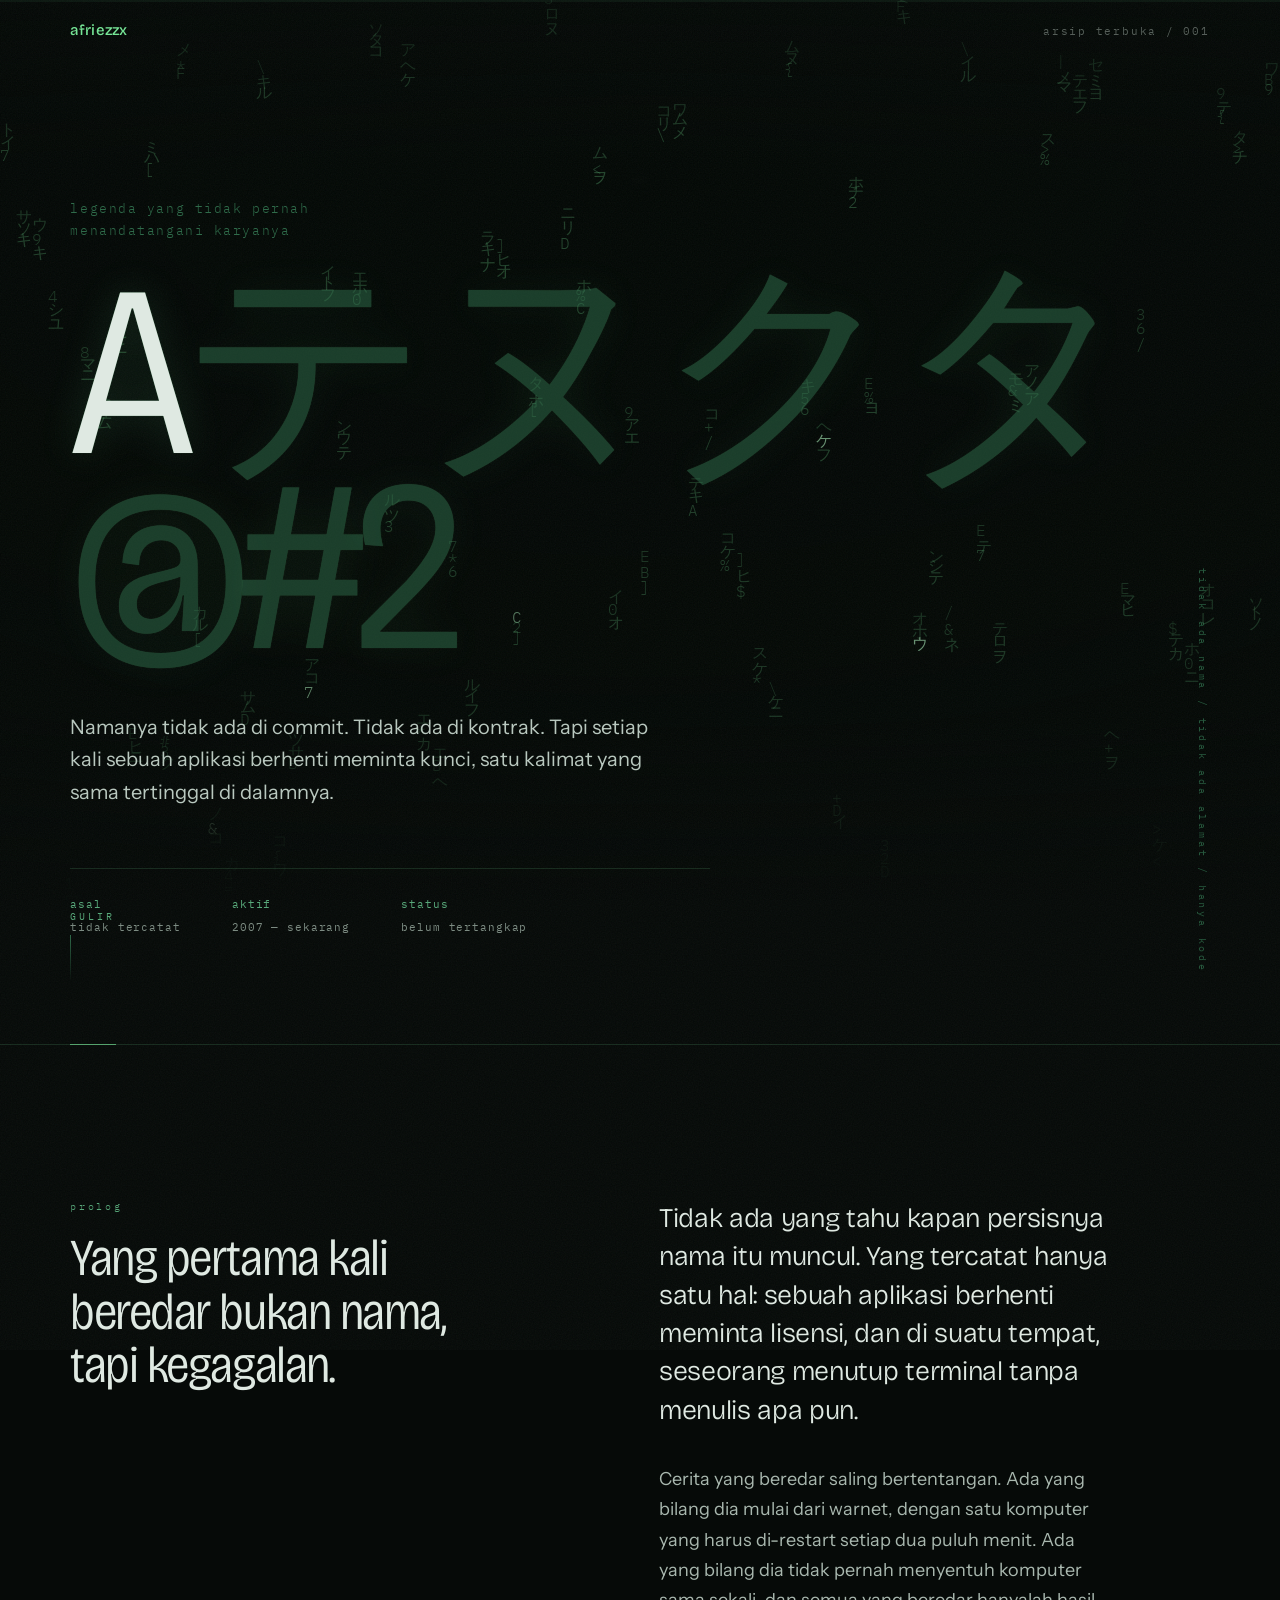
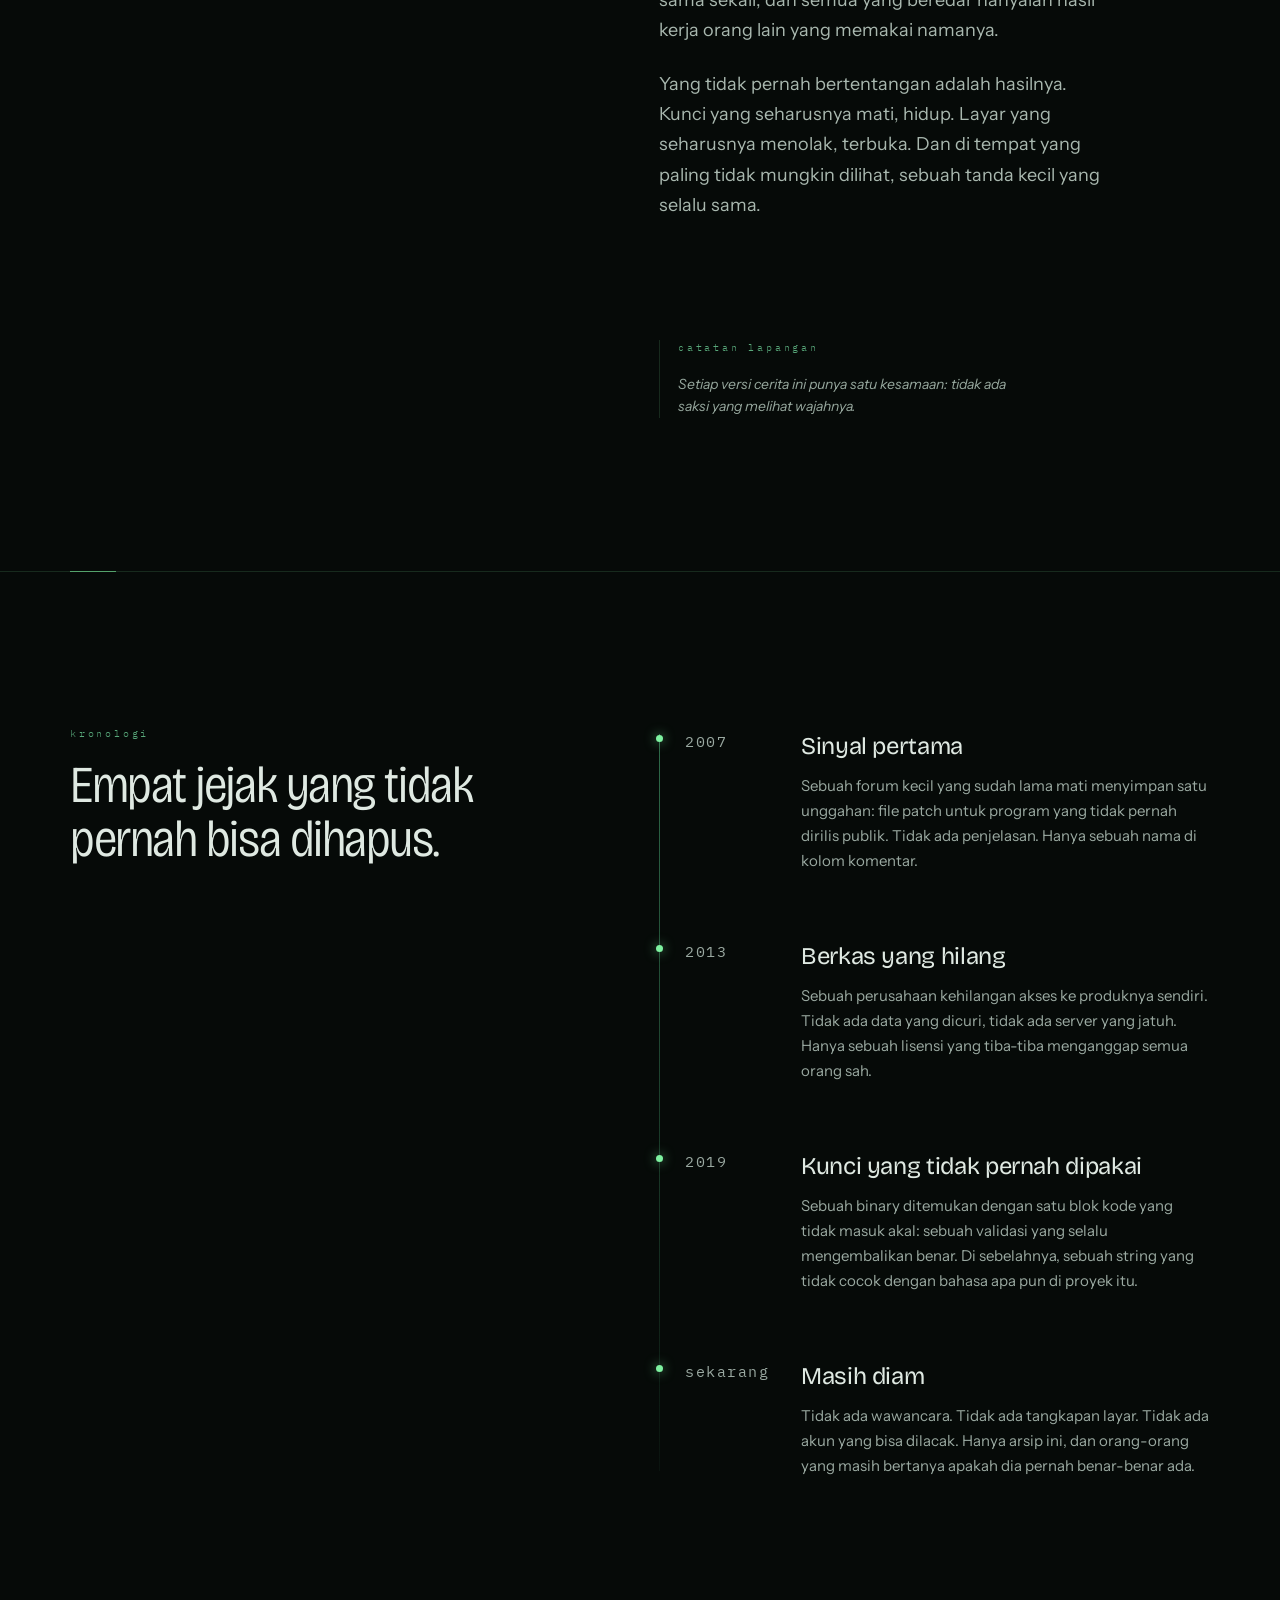
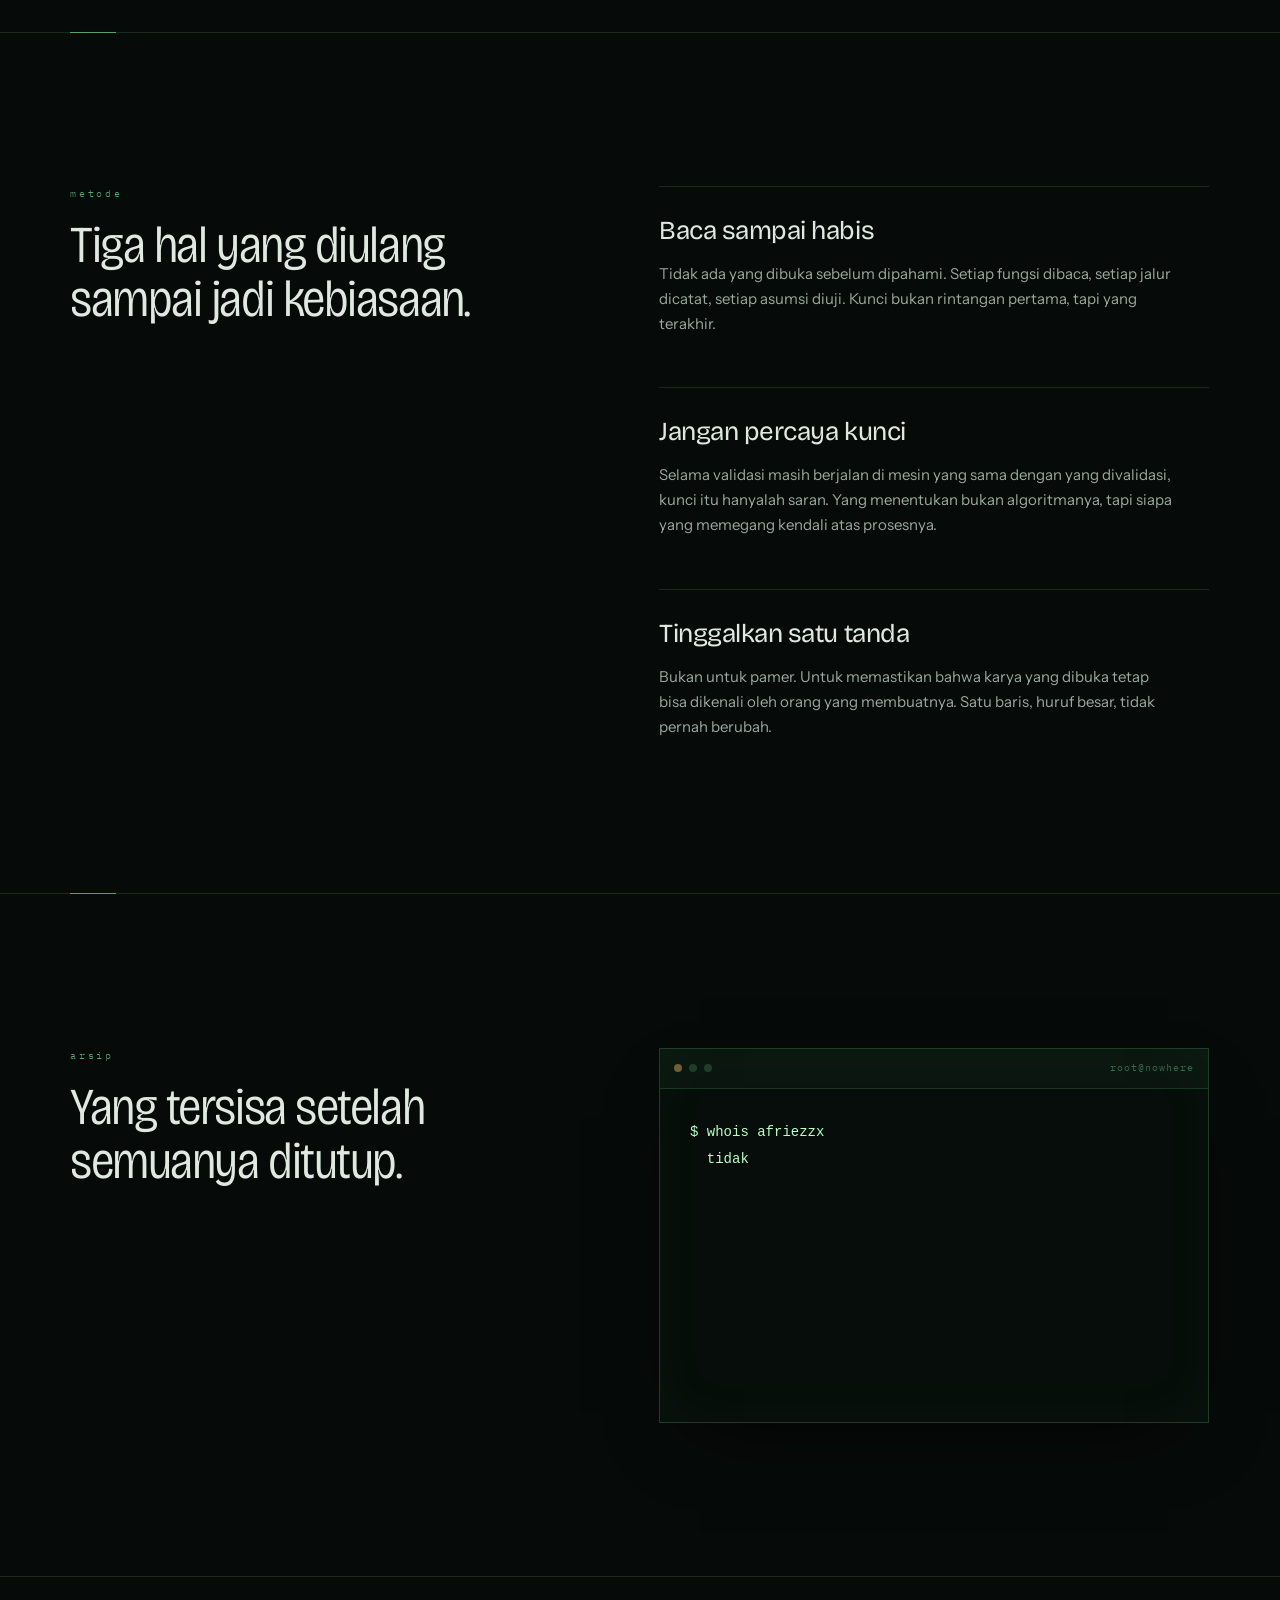
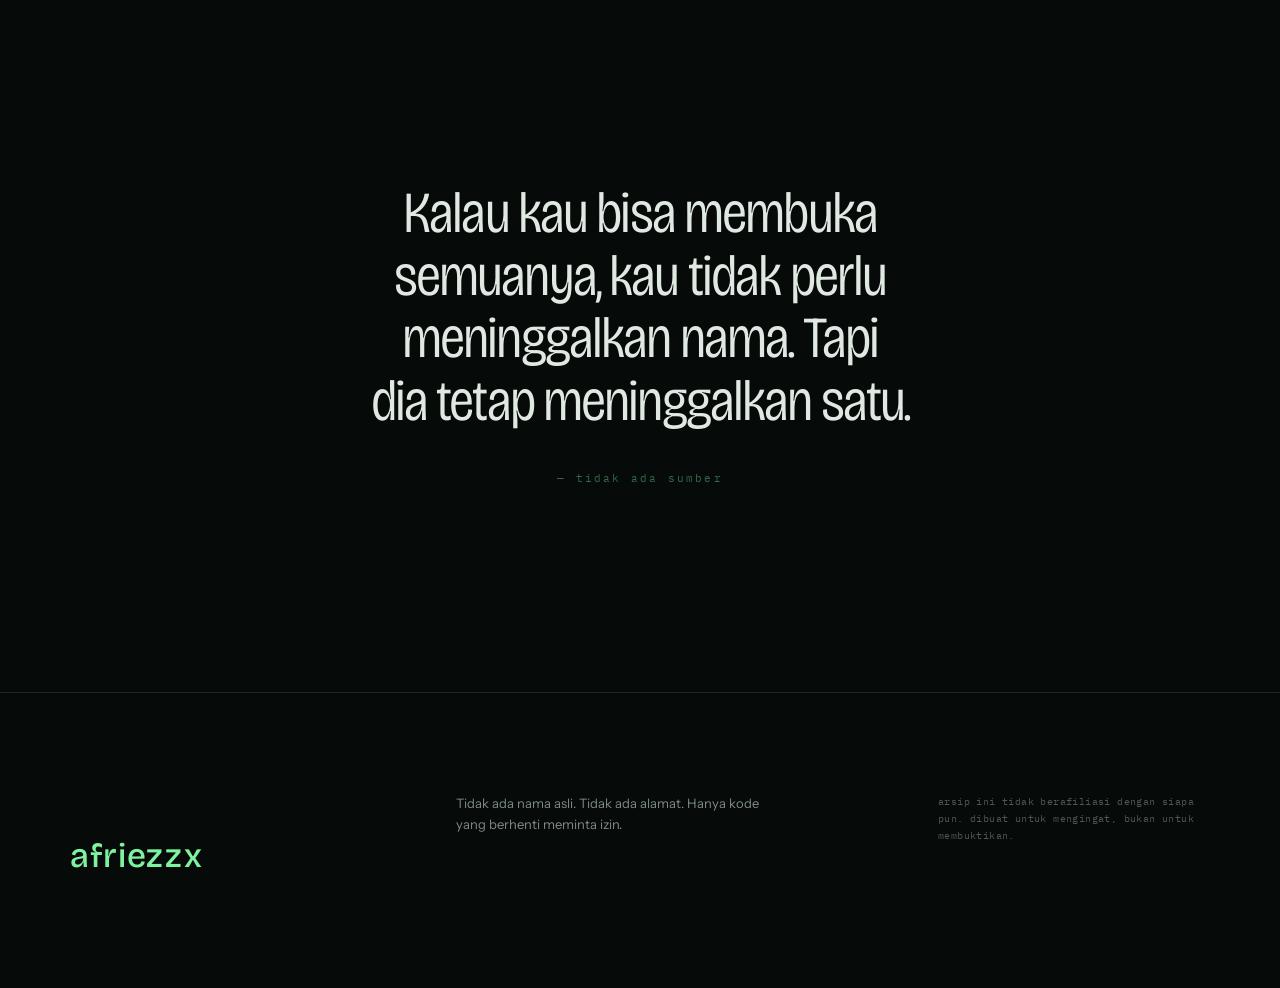
==== index.html @ 0eba8d07 "arsip: legenda afriezzx" ====
<!doctype html>
<html lang="id">
<head>
<meta charset="utf-8">
<meta name="viewport" content="width=device-width, initial-scale=1, viewport-fit=cover">
<title>AFRIEZZX — arsip yang tidak pernah ditutup</title>
<meta name="description" content="Catatan tentang nama yang tidak pernah muncul di commit, tapi jejaknya ada di setiap binary yang berhenti meminta kunci.">
<meta name="theme-color" content="#060a08">
<meta property="og:title" content="AFRIEZZX — arsip yang tidak pernah ditutup">
<meta property="og:description" content="Legenda yang tidak pernah menandatangani karyanya.">
<meta property="og:type" content="website">
<link rel="icon" href="data:image/svg+xml,%3Csvg xmlns='http://www.w3.org/2000/svg' viewBox='0 0 64 64'%3E%3Crect width='64' height='64' fill='%23060a08'/%3E%3Ctext x='32' y='47' font-family='monospace' font-size='40' fill='%237ef2a0' text-anchor='middle'%3EA%3C/text%3E%3C/svg%3E">
<link rel="preconnect" href="https://fonts.googleapis.com">
<link rel="preconnect" href="https://fonts.gstatic.com" crossorigin>
<link href="https://fonts.googleapis.com/css2?family=Bricolage+Grotesque:opsz,wdth,wght@12..96,75..100,200..800&family=Instrument+Sans:ital,wght@0,400..700;1,400..700&family=IBM+Plex+Mono:wght@300;400&display=swap" rel="stylesheet">
<link rel="stylesheet" href="style.css">
</head>
<body>

<canvas id="rain" aria-hidden="true"></canvas>
<div class="veil" aria-hidden="true"></div>
<div class="grain" aria-hidden="true"></div>
<div class="cursor" aria-hidden="true"></div>
<div class="progress" aria-hidden="true"><span></span></div>

<header class="top">
  <a class="mark" href="#atas" aria-label="Kembali ke atas">afriezzx</a>
  <p class="stamp">arsip terbuka / 001</p>
</header>

<main id="atas">

  <section class="hero">
    <p class="kicker">legenda yang tidak pernah menandatangani karyanya</p>
    <h1 class="title" data-scramble="AFRIEZZX">AFRIEZZX</h1>
    <p class="lede">Namanya tidak ada di commit. Tidak ada di kontrak. Tapi setiap kali sebuah aplikasi berhenti meminta kunci, satu kalimat yang sama tertinggal di dalamnya.</p>
    <dl class="meta">
      <div><dt>asal</dt><dd>tidak tercatat</dd></div>
      <div><dt>aktif</dt><dd>2007 — sekarang</dd></div>
      <div><dt>status</dt><dd>belum tertangkap</dd></div>
    </dl>
    <p class="cue" aria-hidden="true">gulir</p>
    <p class="side" aria-hidden="true">tidak ada nama / tidak ada alamat / hanya kode</p>
  </section>

  <section class="chapter" id="prolog">
    <div class="head">
      <p class="label">prolog</p>
      <h2>Yang pertama kali beredar bukan nama, tapi kegagalan.</h2>
    </div>
    <div class="body">
      <p class="big">Tidak ada yang tahu kapan persisnya nama itu muncul. Yang tercatat hanya satu hal: sebuah aplikasi berhenti meminta lisensi, dan di suatu tempat, seseorang menutup terminal tanpa menulis apa pun.</p>
      <p>Cerita yang beredar saling bertentangan. Ada yang bilang dia mulai dari warnet, dengan satu komputer yang harus di-restart setiap dua puluh menit. Ada yang bilang dia tidak pernah menyentuh komputer sama sekali, dan semua yang beredar hanyalah hasil kerja orang lain yang memakai namanya.</p>
      <p>Yang tidak pernah bertentangan adalah hasilnya. Kunci yang seharusnya mati, hidup. Layar yang seharusnya menolak, terbuka. Dan di tempat yang paling tidak mungkin dilihat, sebuah tanda kecil yang selalu sama.</p>
    </div>
    <aside class="note">
      <p class="label">catatan lapangan</p>
      <p>Setiap versi cerita ini punya satu kesamaan: tidak ada saksi yang melihat wajahnya.</p>
    </aside>
  </section>

  <section class="chapter" id="kronologi">
    <div class="head">
      <p class="label">kronologi</p>
      <h2>Empat jejak yang tidak pernah bisa dihapus.</h2>
    </div>

    <ol class="timeline">
      <li class="entry">
        <p class="year">2007</p>
        <div>
          <h3>Sinyal pertama</h3>
          <p>Sebuah forum kecil yang sudah lama mati menyimpan satu unggahan: file patch untuk program yang tidak pernah dirilis publik. Tidak ada penjelasan. Hanya sebuah nama di kolom komentar.</p>
        </div>
      </li>
      <li class="entry">
        <p class="year">2013</p>
        <div>
          <h3>Berkas yang hilang</h3>
          <p>Sebuah perusahaan kehilangan akses ke produknya sendiri. Tidak ada data yang dicuri, tidak ada server yang jatuh. Hanya sebuah lisensi yang tiba-tiba menganggap semua orang sah.</p>
        </div>
      </li>
      <li class="entry">
        <p class="year">2019</p>
        <div>
          <h3>Kunci yang tidak pernah dipakai</h3>
          <p>Sebuah binary ditemukan dengan satu blok kode yang tidak masuk akal: sebuah validasi yang selalu mengembalikan benar. Di sebelahnya, sebuah string yang tidak cocok dengan bahasa apa pun di proyek itu.</p>
        </div>
      </li>
      <li class="entry">
        <p class="year">sekarang</p>
        <div>
          <h3>Masih diam</h3>
          <p>Tidak ada wawancara. Tidak ada tangkapan layar. Tidak ada akun yang bisa dilacak. Hanya arsip ini, dan orang-orang yang masih bertanya apakah dia pernah benar-benar ada.</p>
        </div>
      </li>
    </ol>
  </section>

  <section class="chapter" id="metode">
    <div class="head">
      <p class="label">metode</p>
      <h2>Tiga hal yang diulang sampai jadi kebiasaan.</h2>
    </div>
    <div class="principles">
      <article>
        <h3>Baca sampai habis</h3>
        <p>Tidak ada yang dibuka sebelum dipahami. Setiap fungsi dibaca, setiap jalur dicatat, setiap asumsi diuji. Kunci bukan rintangan pertama, tapi yang terakhir.</p>
      </article>
      <article>
        <h3>Jangan percaya kunci</h3>
        <p>Selama validasi masih berjalan di mesin yang sama dengan yang divalidasi, kunci itu hanyalah saran. Yang menentukan bukan algoritmanya, tapi siapa yang memegang kendali atas prosesnya.</p>
      </article>
      <article>
        <h3>Tinggalkan satu tanda</h3>
        <p>Bukan untuk pamer. Untuk memastikan bahwa karya yang dibuka tetap bisa dikenali oleh orang yang membuatnya. Satu baris, huruf besar, tidak pernah berubah.</p>
      </article>
    </div>
  </section>

  <section class="chapter" id="arsip">
    <div class="head">
      <p class="label">arsip</p>
      <h2>Yang tersisa setelah semuanya ditutup.</h2>
    </div>
    <div class="terminal" data-terminal>
      <div class="bar" aria-hidden="true"><span></span><span></span><span></span><em>root@nowhere</em></div>
      <pre aria-label="Cuplikan terminal"><code><span class="ln" data-line="$ whois afriezzx">$ whois afriezzx</span><span class="ln" data-line="  tidak ada catatan">  tidak ada catatan</span><span class="ln" data-line="$ ls /jejak">$ ls /jejak</span><span class="ln" data-line="  kosong">  kosong</span><span class="ln" data-line="$ cat /legenda">$ cat /legenda</span><span class="ln" data-line="  dia tidak pernah menulis namanya.">  dia tidak pernah menulis namanya.</span><span class="ln" data-line="  dia menulis milik orang lain.">  dia menulis milik orang lain.</span><span class="ln" data-line="$ grep -r &quot;CRACKED&quot; .">$ grep -r "CRACKED" .</span><span class="ln" data-line="  CRACKED-BY-@AFRIEZZX">  CRACKED-BY-@AFRIEZZX</span><span class="ln caret" data-line="&gt; _">&gt; <i></i></span></code></pre>
    </div>
  </section>

  <section class="quote">
    <blockquote>
      <p>Kalau kau bisa membuka semuanya, kau tidak perlu meninggalkan nama. Tapi dia tetap meninggalkan satu.</p>
      <cite>— tidak ada sumber</cite>
    </blockquote>
  </section>

</main>

<footer class="bottom">
  <p class="mark">afriezzx</p>
  <p>Tidak ada nama asli. Tidak ada alamat. Hanya kode yang berhenti meminta izin.</p>
  <p class="fine">arsip ini tidak berafiliasi dengan siapa pun. dibuat untuk mengingat, bukan untuk membuktikan.</p>
</footer>

<script src="app.js"></script>
</body>
</html>
---- style.css ----
:root {
  --ink: #060a08;
  --ink-2: #0a1210;
  --ink-3: #0e1915;
  --phosphor: #7ef2a0;
  --phosphor-soft: #b6ffc8;
  --moss: #2f6b4a;
  --bone: #dfe9e2;
  --ash: #7d8c83;
  --amber: #d8a657;
  --edge: clamp(20px, 5.5vw, 76px);
  --rule: rgba(126, 242, 160, 0.14);
  --mono: "IBM Plex Mono", ui-monospace, "SFMono-Regular", Menlo, monospace;
  --display: "Bricolage Grotesque", "Instrument Sans", system-ui, sans-serif;
  --sans: "Instrument Sans", system-ui, -apple-system, sans-serif;
}

*,
*::before,
*::after {
  box-sizing: border-box;
}

html {
  background: var(--ink);
  -webkit-text-size-adjust: 100%;
  scroll-behavior: smooth;
}

body {
  margin: 0;
  min-height: 100svh;
  background: var(--ink);
  color: var(--bone);
  font-family: var(--sans);
  font-size: clamp(16px, 1.05vw + 12px, 18px);
  line-height: 1.68;
  font-optical-sizing: auto;
  overflow-x: hidden;
  -webkit-font-smoothing: antialiased;
  text-rendering: optimizeLegibility;
}

::selection {
  background: var(--phosphor);
  color: var(--ink);
}

a {
  color: inherit;
  text-decoration: none;
}

#rain {
  position: fixed;
  inset: 0;
  width: 100%;
  height: 100%;
  z-index: 0;
  opacity: 0.78;
  pointer-events: none;
}

.veil {
  position: fixed;
  inset: 0;
  z-index: 1;
  pointer-events: none;
  background:
    radial-gradient(130% 95% at 50% 20%, transparent 0%, rgba(6, 10, 8, 0.22) 58%, rgba(6, 10, 8, 0.86) 100%),
    linear-gradient(180deg, rgba(6, 10, 8, 0.55) 0%, transparent 18%, transparent 80%, rgba(6, 10, 8, 0.85) 100%);
}

.grain {
  position: fixed;
  inset: -50%;
  z-index: 2;
  pointer-events: none;
  opacity: 0.05;
  background-image: url("data:image/svg+xml,%3Csvg xmlns='http://www.w3.org/2000/svg' width='220' height='220'%3E%3Cfilter id='n'%3E%3CfeTurbulence type='fractalNoise' baseFrequency='0.82' numOctaves='3' stitchTiles='stitch'/%3E%3C/filter%3E%3Crect width='220' height='220' filter='url(%23n)'/%3E%3C/svg%3E");
  animation: grain-shift 6s steps(4) infinite;
  will-change: transform;
}

@keyframes grain-shift {
  0% { transform: translate(0, 0); }
  25% { transform: translate(-2%, 1%); }
  50% { transform: translate(1%, -2%); }
  75% { transform: translate(-1%, -1%); }
  100% { transform: translate(2%, 1%); }
}

.cursor {
  position: fixed;
  top: 0;
  left: 0;
  width: 520px;
  height: 520px;
  margin: -260px 0 0 -260px;
  border-radius: 50%;
  background: radial-gradient(circle, rgba(126, 242, 160, 0.09) 0%, rgba(126, 242, 160, 0.03) 42%, transparent 68%);
  z-index: 3;
  pointer-events: none;
  opacity: 0;
  transform: translate3d(-100vw, -100vh, 0);
  transition: opacity 0.6s ease;
  will-change: transform;
  mix-blend-mode: screen;
}

.progress {
  position: fixed;
  top: 0;
  left: 0;
  right: 0;
  height: 2px;
  z-index: 40;
  background: rgba(126, 242, 160, 0.06);
}

.progress span {
  display: block;
  height: 100%;
  width: 100%;
  transform-origin: 0 50%;
  transform: scaleX(0);
  background: linear-gradient(90deg, var(--moss), var(--phosphor));
  box-shadow: 0 0 14px rgba(126, 242, 160, 0.5);
}

.top {
  position: fixed;
  top: 0;
  left: 0;
  right: 0;
  z-index: 30;
  display: flex;
  align-items: baseline;
  justify-content: space-between;
  padding: 18px var(--edge);
  font-family: var(--mono);
  font-size: 11px;
  letter-spacing: 0.16em;
  text-transform: lowercase;
  color: var(--ash);
  mix-blend-mode: difference;
}

.mark {
  font-family: var(--display);
  font-size: 15px;
  font-weight: 500;
  letter-spacing: 0.02em;
  color: var(--phosphor);
}

.stamp {
  margin: 0;
  opacity: 0.72;
}

main,
.bottom {
  position: relative;
  z-index: 4;
}

/* hero */

.hero {
  min-height: 100svh;
  display: flex;
  flex-direction: column;
  justify-content: center;
  padding: 22vh var(--edge) 12vh;
  position: relative;
}

.kicker {
  margin: 0 0 clamp(18px, 3vw, 34px);
  max-width: 30ch;
  font-family: var(--mono);
  font-size: clamp(11px, 0.9vw + 8px, 13px);
  font-weight: 300;
  letter-spacing: 0.12em;
  text-transform: lowercase;
  color: var(--moss);
}

.title {
  margin: 0;
  font-family: var(--display);
  font-size: clamp(58px, 19vw, 320px);
  font-weight: 300;
  font-stretch: 92%;
  line-height: 0.8;
  letter-spacing: -0.05em;
  color: var(--bone);
  text-shadow:
    0 0 1px rgba(126, 242, 160, 0.4),
    0 0 42px rgba(126, 242, 160, 0.14);
  transform: translateY(0);
  will-change: transform;
}

.title span {
  display: inline;
}

.title span.dud {
  color: var(--moss);
  opacity: 0.55;
}

.lede {
  margin: clamp(26px, 4vw, 46px) 0 0;
  max-width: 46ch;
  font-size: clamp(16px, 1.2vw + 12px, 20px);
  line-height: 1.62;
  color: #b9c8bf;
  text-wrap: pretty;
}

.meta {
  display: flex;
  flex-wrap: wrap;
  gap: clamp(22px, 4vw, 64px);
  margin: clamp(34px, 5vw, 60px) 0 0;
  padding-top: clamp(18px, 2vw, 26px);
  border-top: 1px solid var(--rule);
  max-width: 640px;
  font-family: var(--mono);
  font-size: 11px;
  letter-spacing: 0.08em;
  text-transform: lowercase;
}

.meta div {
  display: flex;
  flex-direction: column;
  gap: 5px;
}

.meta dt {
  color: #58a87a;
}

.meta dd {
  margin: 0;
  color: var(--ash);
}

.cue {
  position: absolute;
  left: var(--edge);
  bottom: 7vh;
  margin: 0;
  font-family: var(--mono);
  font-size: 10px;
  letter-spacing: 0.3em;
  text-transform: uppercase;
  color: #58a87a;
}

.cue::after {
  content: "";
  display: block;
  width: 1px;
  height: 46px;
  margin-top: 10px;
  background: linear-gradient(180deg, var(--moss), transparent);
  animation: cue 2.6s ease-in-out infinite;
  transform-origin: 50% 0;
}

@keyframes cue {
  0%, 100% { transform: scaleY(0.35); opacity: 0.4; }
  50% { transform: scaleY(1); opacity: 1; }
}

.side {
  position: absolute;
  right: var(--edge);
  bottom: 8vh;
  margin: 0;
  writing-mode: vertical-rl;
  font-family: var(--mono);
  font-size: 10px;
  letter-spacing: 0.28em;
  text-transform: lowercase;
  color: var(--moss);
  opacity: 0.8;
}

/* chapters */

.chapter {
  display: grid;
  grid-template-columns: repeat(12, 1fr);
  gap: clamp(28px, 3vw, 44px);
  padding: clamp(72px, 12vw, 170px) var(--edge);
  border-top: 1px solid var(--rule);
  position: relative;
}

.chapter::before {
  content: "";
  position: absolute;
  top: -1px;
  left: var(--edge);
  width: 46px;
  height: 1px;
  background: var(--phosphor);
  opacity: 0.6;
}

.head {
  grid-column: 1 / span 5;
  align-self: start;
  position: sticky;
  top: 18vh;
}

.label {
  margin: 0 0 16px;
  font-family: var(--mono);
  font-size: 10px;
  font-weight: 300;
  letter-spacing: 0.28em;
  text-transform: lowercase;
  color: #58a87a;
}

.head h2 {
  margin: 0;
  font-family: var(--display);
  font-size: clamp(28px, 3.1vw + 12px, 54px);
  font-weight: 300;
  font-stretch: 88%;
  line-height: 1.04;
  letter-spacing: -0.028em;
  text-wrap: balance;
}

.body {
  grid-column: 7 / span 5;
  align-self: start;
}

.body p {
  margin: 0 0 1.3em;
  color: #a9b8af;
  text-wrap: pretty;
}

.body .big {
  font-family: var(--display);
  font-size: clamp(19px, 1.35vw + 14px, 27px);
  font-weight: 300;
  line-height: 1.42;
  color: var(--bone);
  letter-spacing: -0.012em;
}

.note {
  grid-column: 7 / span 4;
  margin-top: clamp(30px, 5vw, 58px);
  padding-left: 18px;
  border-left: 1px solid var(--rule);
}

.note p:last-child {
  margin: 0;
  font-size: 14px;
  line-height: 1.6;
  color: #97a89e;
  font-style: italic;
}

/* timeline */

.timeline {
  grid-column: 7 / span 6;
  list-style: none;
  margin: 0;
  padding: 0;
  position: relative;
}

.timeline::before {
  content: "";
  position: absolute;
  left: 0;
  top: 8px;
  bottom: 8px;
  width: 1px;
  background: linear-gradient(180deg, var(--moss), rgba(47, 107, 74, 0.1));
}

.entry {
  display: grid;
  grid-template-columns: 92px 1fr;
  gap: 24px;
  padding: 0 0 clamp(38px, 5vw, 62px) 26px;
  position: relative;
}

.entry::before {
  content: "";
  position: absolute;
  left: -3px;
  top: 9px;
  width: 7px;
  height: 7px;
  border-radius: 50%;
  background: var(--phosphor);
  box-shadow: 0 0 12px rgba(126, 242, 160, 0.7);
}

.entry:last-child {
  padding-bottom: 0;
}

.year {
  margin: 0;
  font-family: var(--mono);
  font-size: 11px;
  letter-spacing: 0.1em;
  color: var(--amber);
  padding-top: 4px;
}

.entry h3 {
  margin: 0 0 8px;
  font-family: var(--display);
  font-size: clamp(19px, 1vw + 14px, 24px);
  font-weight: 400;
  letter-spacing: -0.015em;
}

.entry p {
  margin: 0;
  color: #9aa9a1;
  font-size: 15px;
  line-height: 1.66;
  max-width: 46ch;
}

/* principles */

.principles {
  grid-column: 7 / span 6;
  display: grid;
  gap: clamp(30px, 4vw, 52px);
}

.principles article {
  display: grid;
  grid-template-columns: 1fr;
  gap: 8px;
  padding-top: 22px;
  border-top: 1px solid var(--rule);
}

.principles h3 {
  margin: 0;
  font-family: var(--display);
  font-size: clamp(20px, 1.1vw + 15px, 26px);
  font-weight: 400;
  letter-spacing: -0.018em;
}

.principles p {
  margin: 0;
  color: #9aa9a1;
  font-size: 15px;
  line-height: 1.68;
  max-width: 52ch;
}

/* terminal */

.terminal {
  grid-column: 7 / span 6;
  border: 1px solid rgba(126, 242, 160, 0.2);
  background: rgba(8, 16, 12, 0.72);
  backdrop-filter: blur(6px);
  -webkit-backdrop-filter: blur(6px);
  overflow: hidden;
  box-shadow: 0 30px 80px -40px rgba(0, 0, 0, 0.9), inset 0 0 60px rgba(126, 242, 160, 0.03);
}

.bar {
  display: flex;
  align-items: center;
  gap: 7px;
  padding: 11px 14px;
  border-bottom: 1px solid var(--rule);
  background: rgba(126, 242, 160, 0.03);
}

.bar span {
  width: 8px;
  height: 8px;
  border-radius: 50%;
  background: rgba(126, 242, 160, 0.18);
}

.bar span:first-child {
  background: rgba(216, 166, 87, 0.5);
}

.bar em {
  margin-left: auto;
  font-family: var(--mono);
  font-style: normal;
  font-size: 10px;
  letter-spacing: 0.1em;
  color: var(--moss);
}

.terminal pre {
  margin: 0;
  padding: clamp(18px, 3vw, 30px);
  overflow-x: auto;
  font-family: var(--mono);
  font-size: clamp(12px, 0.85vw + 9px, 14px);
  line-height: 1.95;
  color: var(--phosphor-soft);
  -webkit-overflow-scrolling: touch;
}

.ln {
  display: block;
  white-space: pre;
  opacity: 0;
  transform: translateY(4px);
}

.ln.show {
  opacity: 1;
  transform: none;
  transition: opacity 0.4s ease, transform 0.4s ease;
}

.ln.caret i {
  display: inline-block;
  width: 7px;
  height: 1.05em;
  margin-left: 2px;
  vertical-align: -0.16em;
  background: var(--phosphor);
  animation: blink 1.1s steps(1) infinite;
}

@keyframes blink {
  0%, 49% { opacity: 1; }
  50%, 100% { opacity: 0; }
}

/* quote */

.quote {
  padding: clamp(90px, 16vw, 220px) var(--edge);
  border-top: 1px solid var(--rule);
  text-align: center;
}

.quote blockquote {
  margin: 0 auto;
  max-width: min(90vw, 1100px);
}

.quote p {
  margin: 0 auto;
  max-width: 20ch;
  font-family: var(--display);
  font-size: clamp(26px, 3.6vw + 12px, 66px);
  font-weight: 300;
  font-stretch: 86%;
  line-height: 1.08;
  letter-spacing: -0.032em;
  color: var(--bone);
  text-wrap: balance;
}

.quote cite {
  display: block;
  margin-top: clamp(22px, 3vw, 36px);
  font-family: var(--mono);
  font-style: normal;
  font-size: 11px;
  letter-spacing: 0.2em;
  color: var(--moss);
}

/* footer */

.bottom {
  display: grid;
  grid-template-columns: repeat(12, 1fr);
  gap: 18px;
  padding: clamp(48px, 8vw, 100px) var(--edge) clamp(40px, 6vw, 70px);
  border-top: 1px solid var(--rule);
  font-size: 13px;
  color: var(--ash);
}

.bottom .mark {
  grid-column: 1 / span 3;
  font-size: clamp(22px, 2vw + 14px, 34px);
  align-self: start;
}

.bottom > p:nth-child(2) {
  grid-column: 5 / span 4;
  margin: 0;
  max-width: 34ch;
  line-height: 1.6;
}

.bottom .fine {
  grid-column: 10 / span 3;
  margin: 0;
  font-family: var(--mono);
  font-size: 10px;
  line-height: 1.7;
  letter-spacing: 0.04em;
  color: rgba(125, 140, 131, 0.6);
}

/* reveal */

.reveal {
  opacity: 0;
  transform: translateY(26px);
  filter: blur(7px);
  transition:
    opacity 1s cubic-bezier(0.16, 1, 0.3, 1),
    transform 1.1s cubic-bezier(0.16, 1, 0.3, 1),
    filter 1s cubic-bezier(0.16, 1, 0.3, 1);
  transition-delay: var(--d, 0ms);
  will-change: opacity, transform, filter;
}

.reveal.in {
  opacity: 1;
  transform: none;
  filter: blur(0);
}

/* focus */

a:focus-visible,
button:focus-visible {
  outline: 1px solid var(--phosphor);
  outline-offset: 6px;
}

/* mobile */

@media (max-width: 900px) {
  .chapter {
    grid-template-columns: 1fr;
    gap: 26px;
  }

  .head,
  .body,
  .note,
  .timeline,
  .principles,
  .terminal {
    grid-column: 1 / -1;
  }

  .head {
    position: static;
  }

  .note {
    margin-top: 0;
  }

  .bottom {
    grid-template-columns: 1fr;
    gap: 14px;
  }

  .bottom .mark,
  .bottom > p:nth-child(2),
  .bottom .fine {
    grid-column: 1 / -1;
  }

  .cursor {
    display: none;
  }

  .entry {
    grid-template-columns: 74px 1fr;
    gap: 16px;
    padding-left: 20px;
  }

  .top {
    padding: 14px var(--edge);
  }

  .side {
    display: none;
  }

  #rain {
    opacity: 0.5;
  }
}

@media (max-width: 420px) {
  .meta {
    display: grid;
    grid-template-columns: repeat(3, 1fr);
    gap: 14px;
    font-size: 10px;
  }

  .title {
    font-size: 24vw;
    letter-spacing: -0.055em;
  }

  .entry {
    grid-template-columns: 1fr;
    gap: 6px;
  }

  .year {
    padding-top: 0;
  }
}

@media (prefers-reduced-motion: reduce) {
  html {
    scroll-behavior: auto;
  }

  *,
  *::before,
  *::after {
    animation-duration: 0.001ms !important;
    animation-iteration-count: 1 !important;
    transition-duration: 0.001ms !important;
  }

  .reveal {
    opacity: 1;
    transform: none;
    filter: none;
  }

  .ln {
    opacity: 1;
    transform: none;
  }

  #rain,
  .grain,
  .cursor {
    display: none;
  }
}
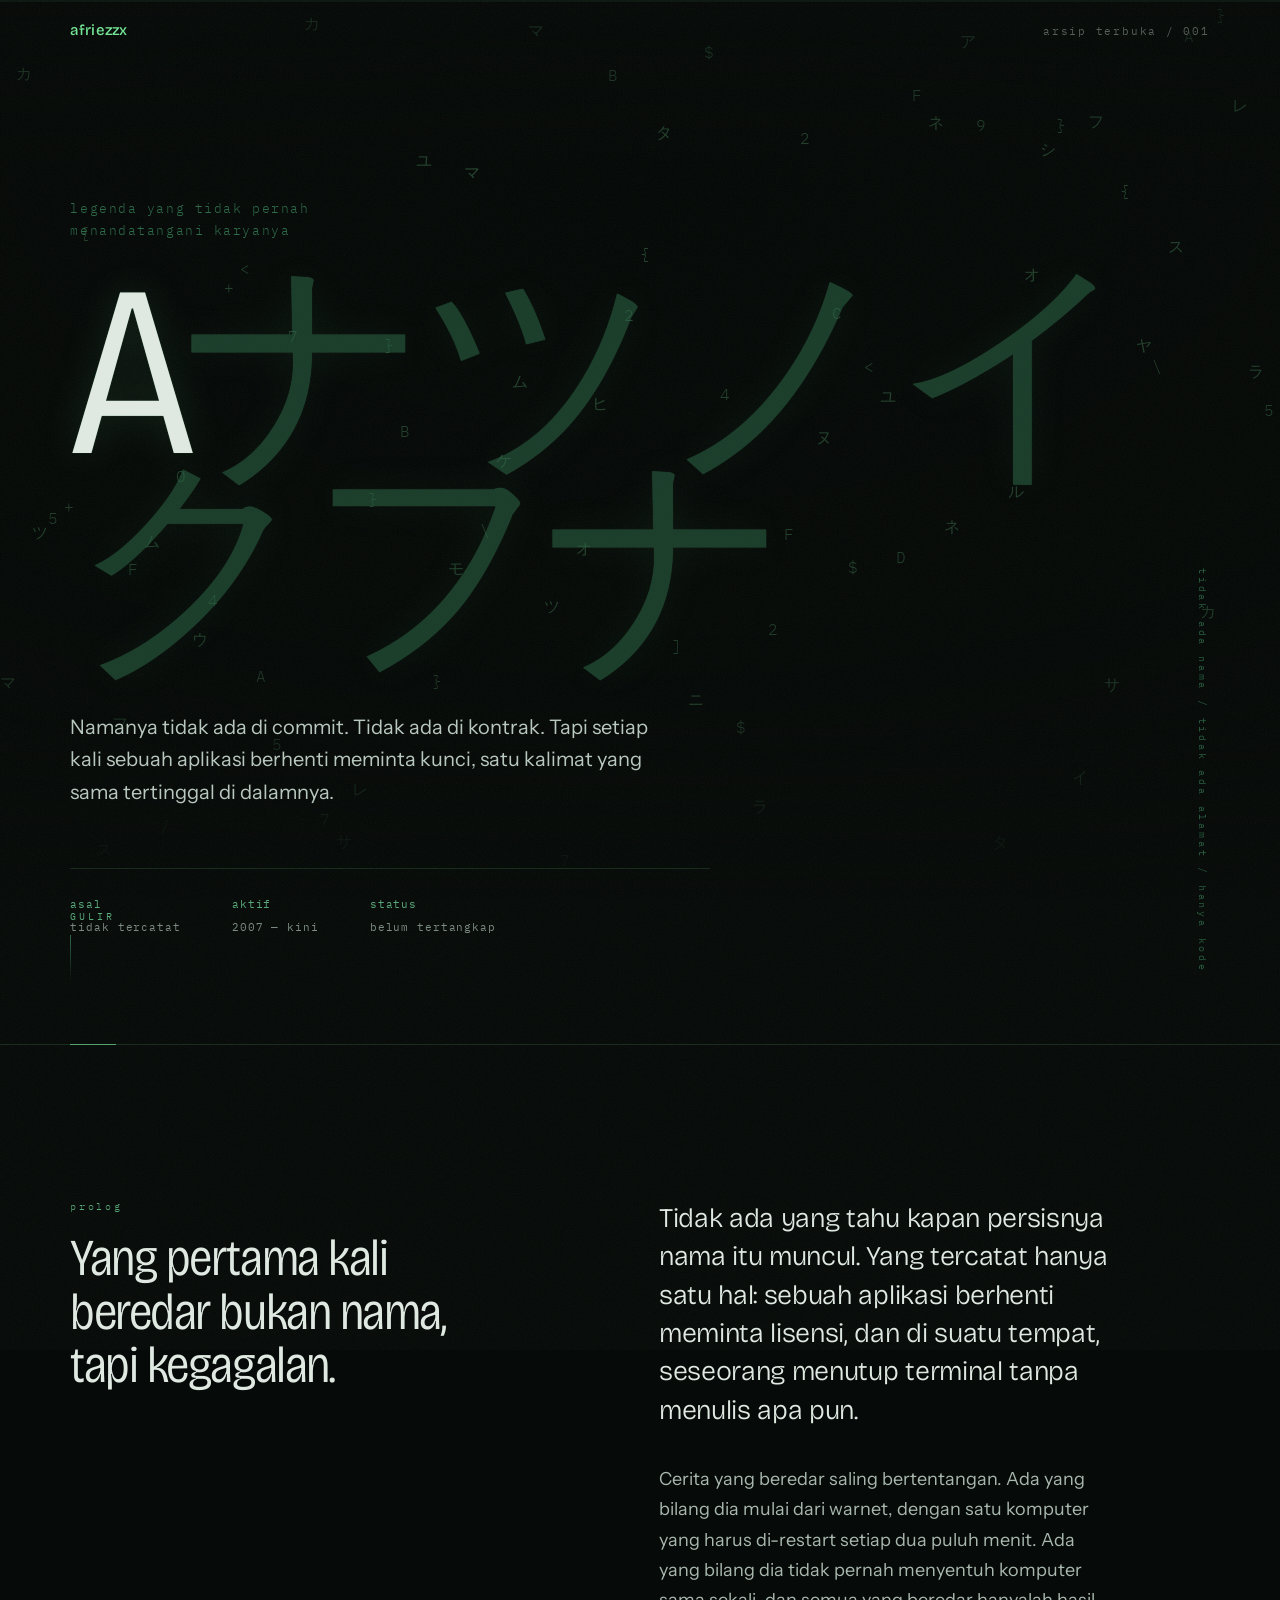
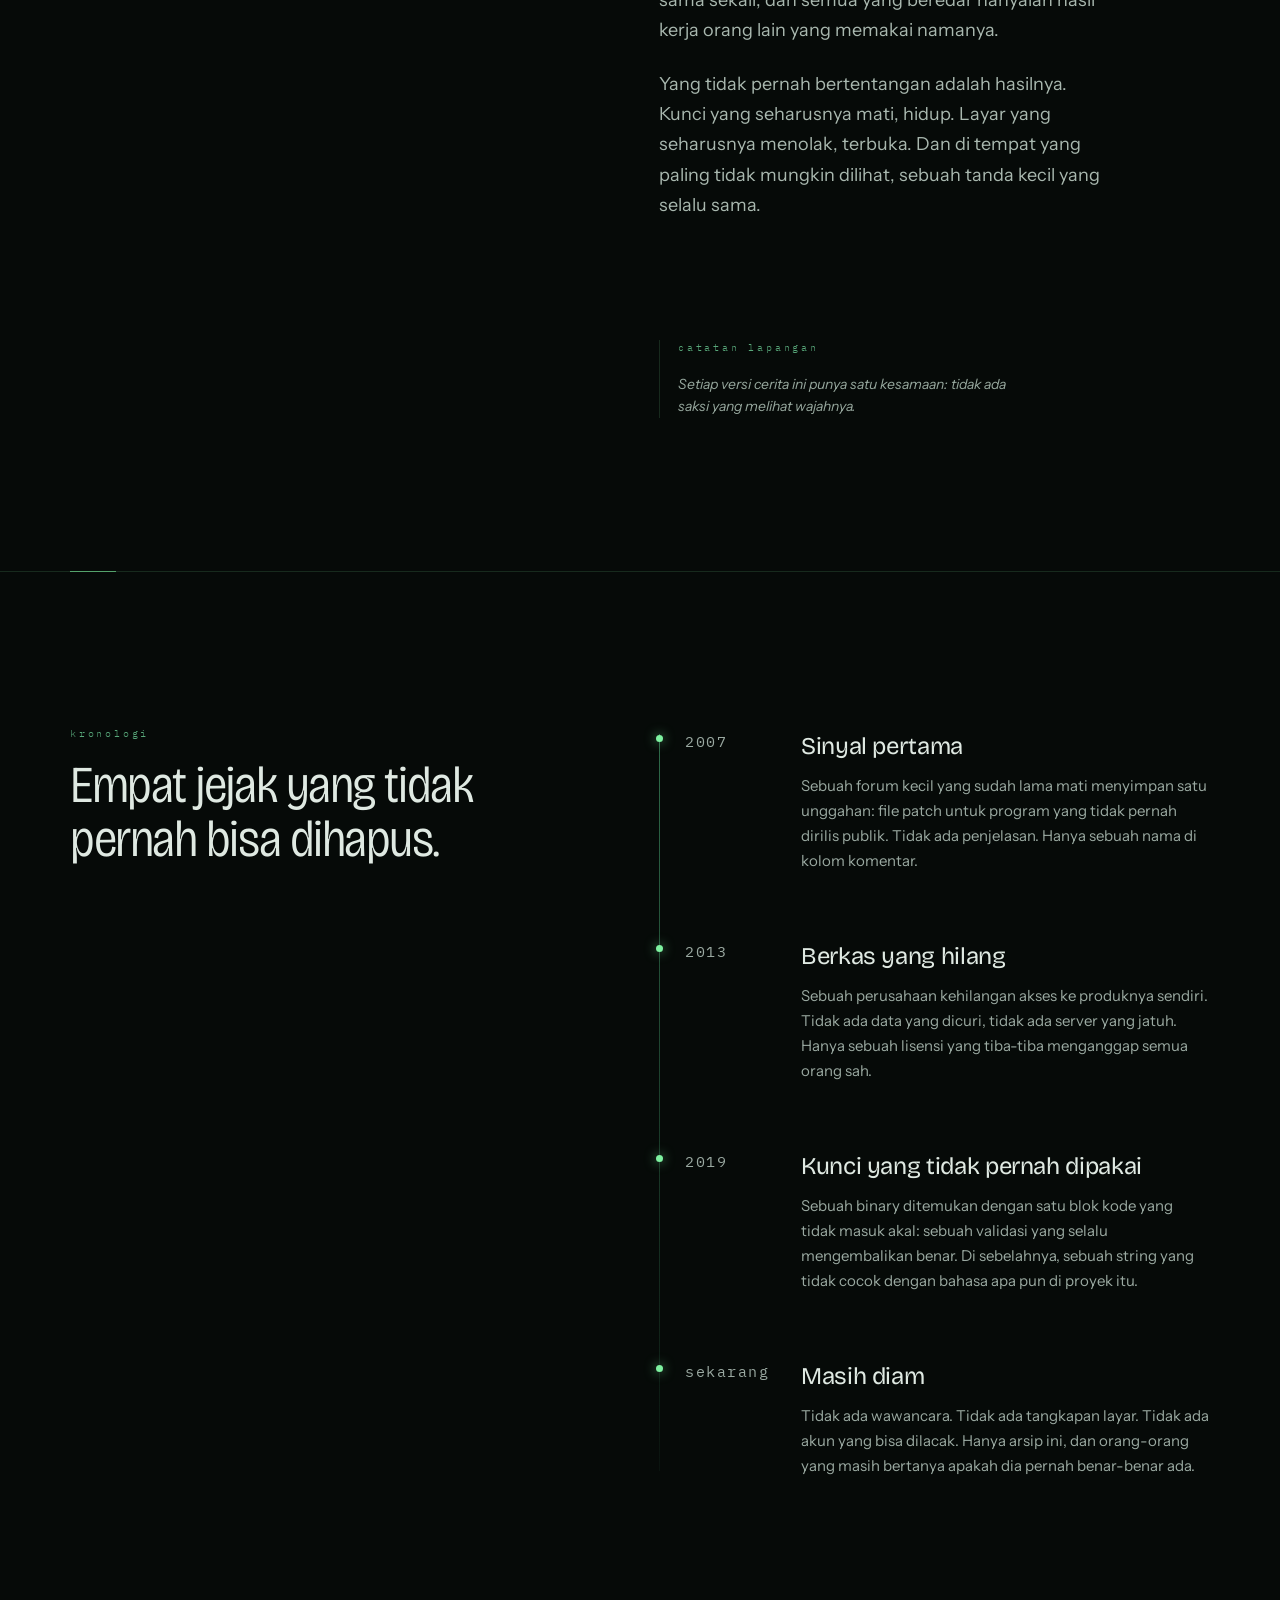
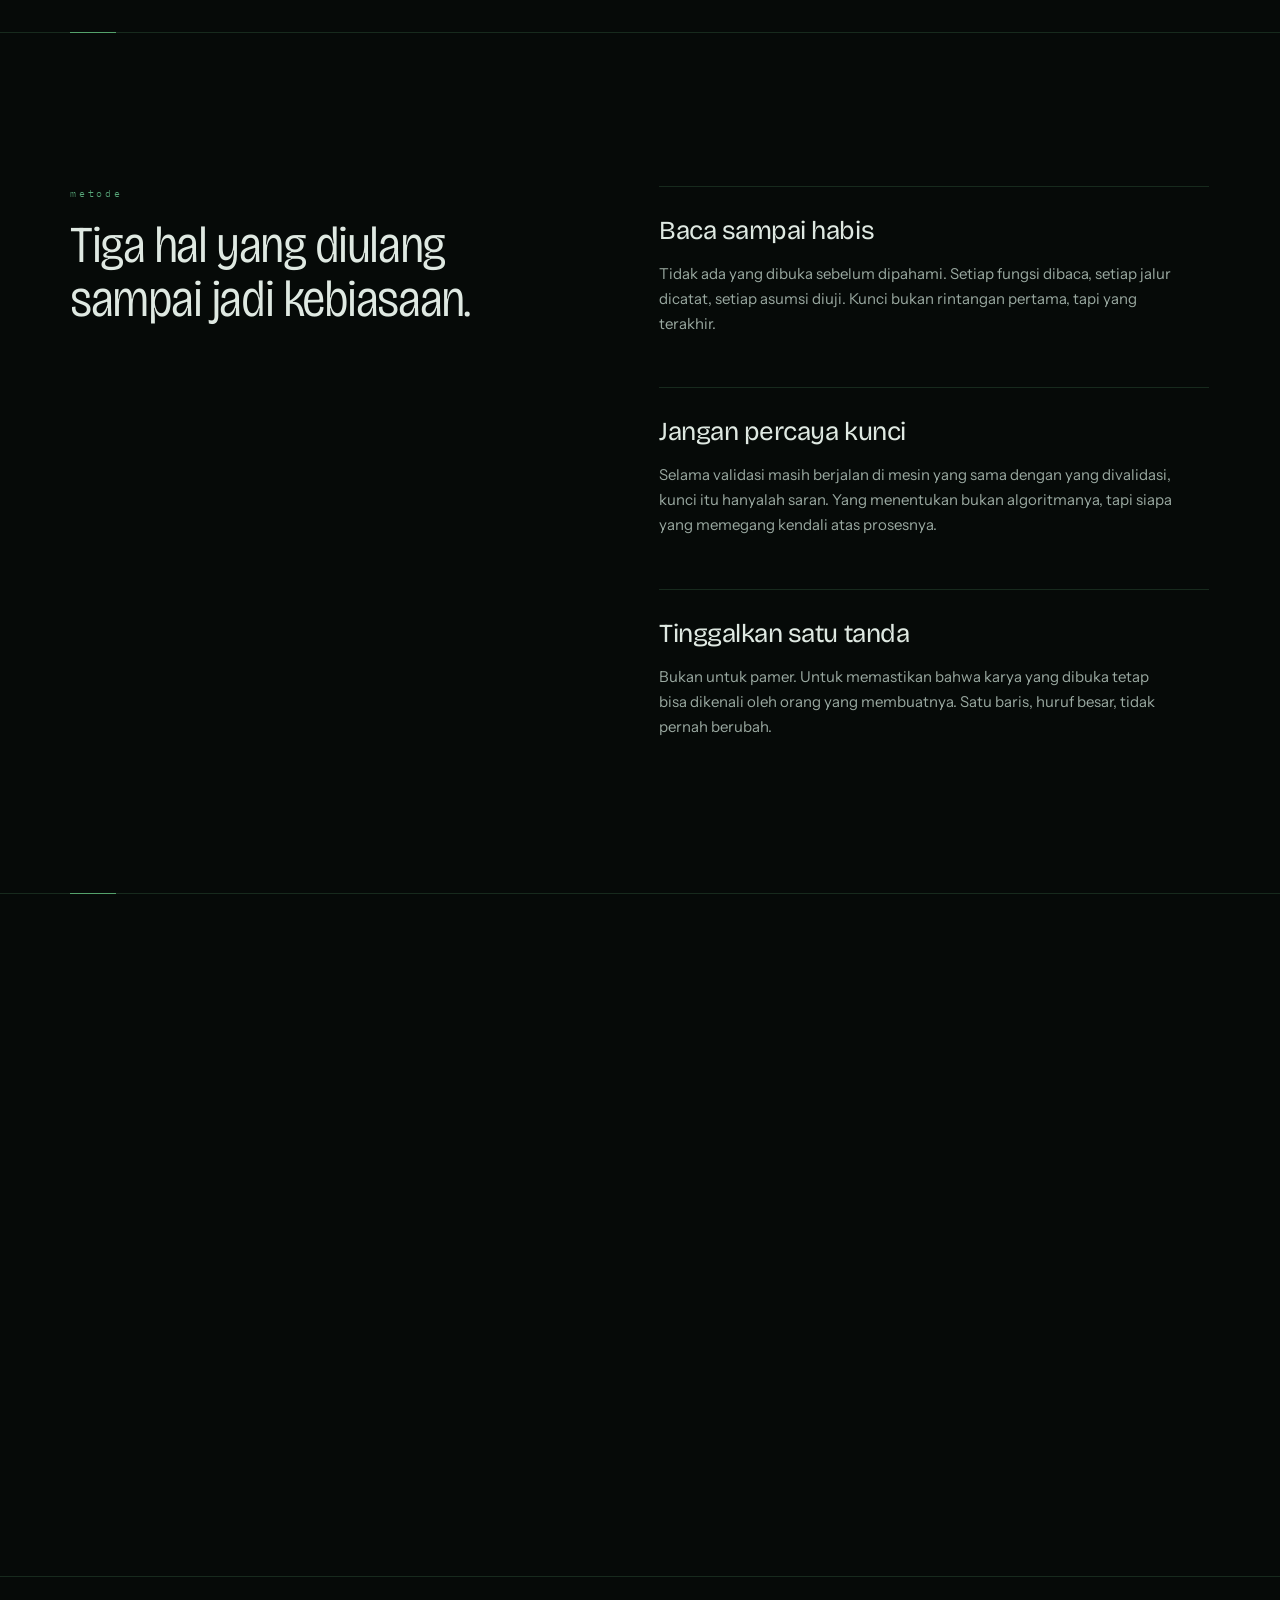
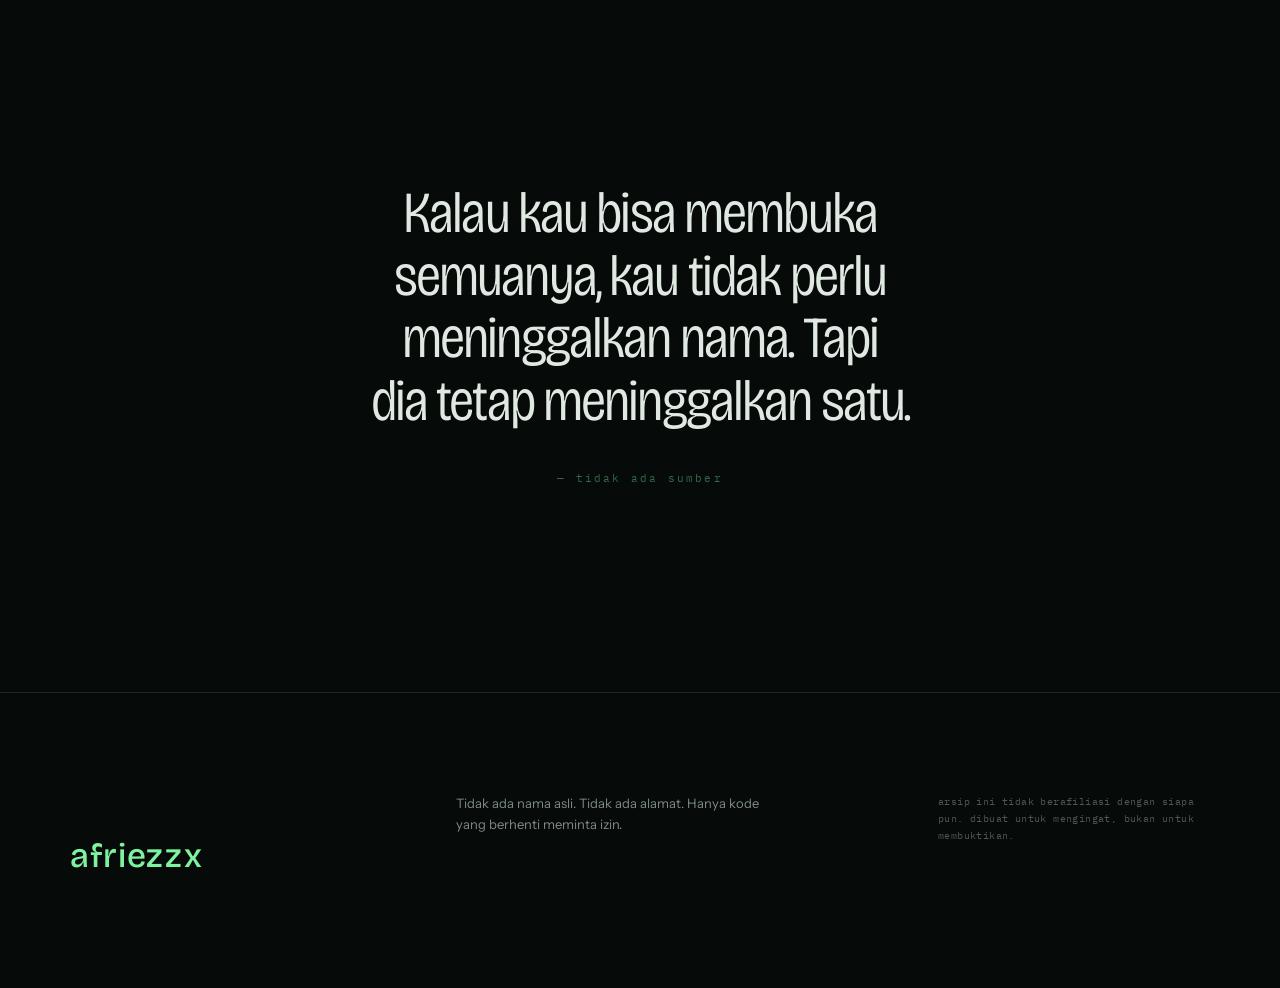
==== commit 4d4df7e9: "hero: rapatkan meta" ====
--- a/index.html
+++ b/index.html
@@ -36,7 +36,7 @@
     <p class="lede">Namanya tidak ada di commit. Tidak ada di kontrak. Tapi setiap kali sebuah aplikasi berhenti meminta kunci, satu kalimat yang sama tertinggal di dalamnya.</p>
     <dl class="meta">
       <div><dt>asal</dt><dd>tidak tercatat</dd></div>
-      <div><dt>aktif</dt><dd>2007 — sekarang</dd></div>
+      <div><dt>aktif</dt><dd>2007 — kini</dd></div>
       <div><dt>status</dt><dd>belum tertangkap</dd></div>
     </dl>
     <p class="cue" aria-hidden="true">gulir</p>
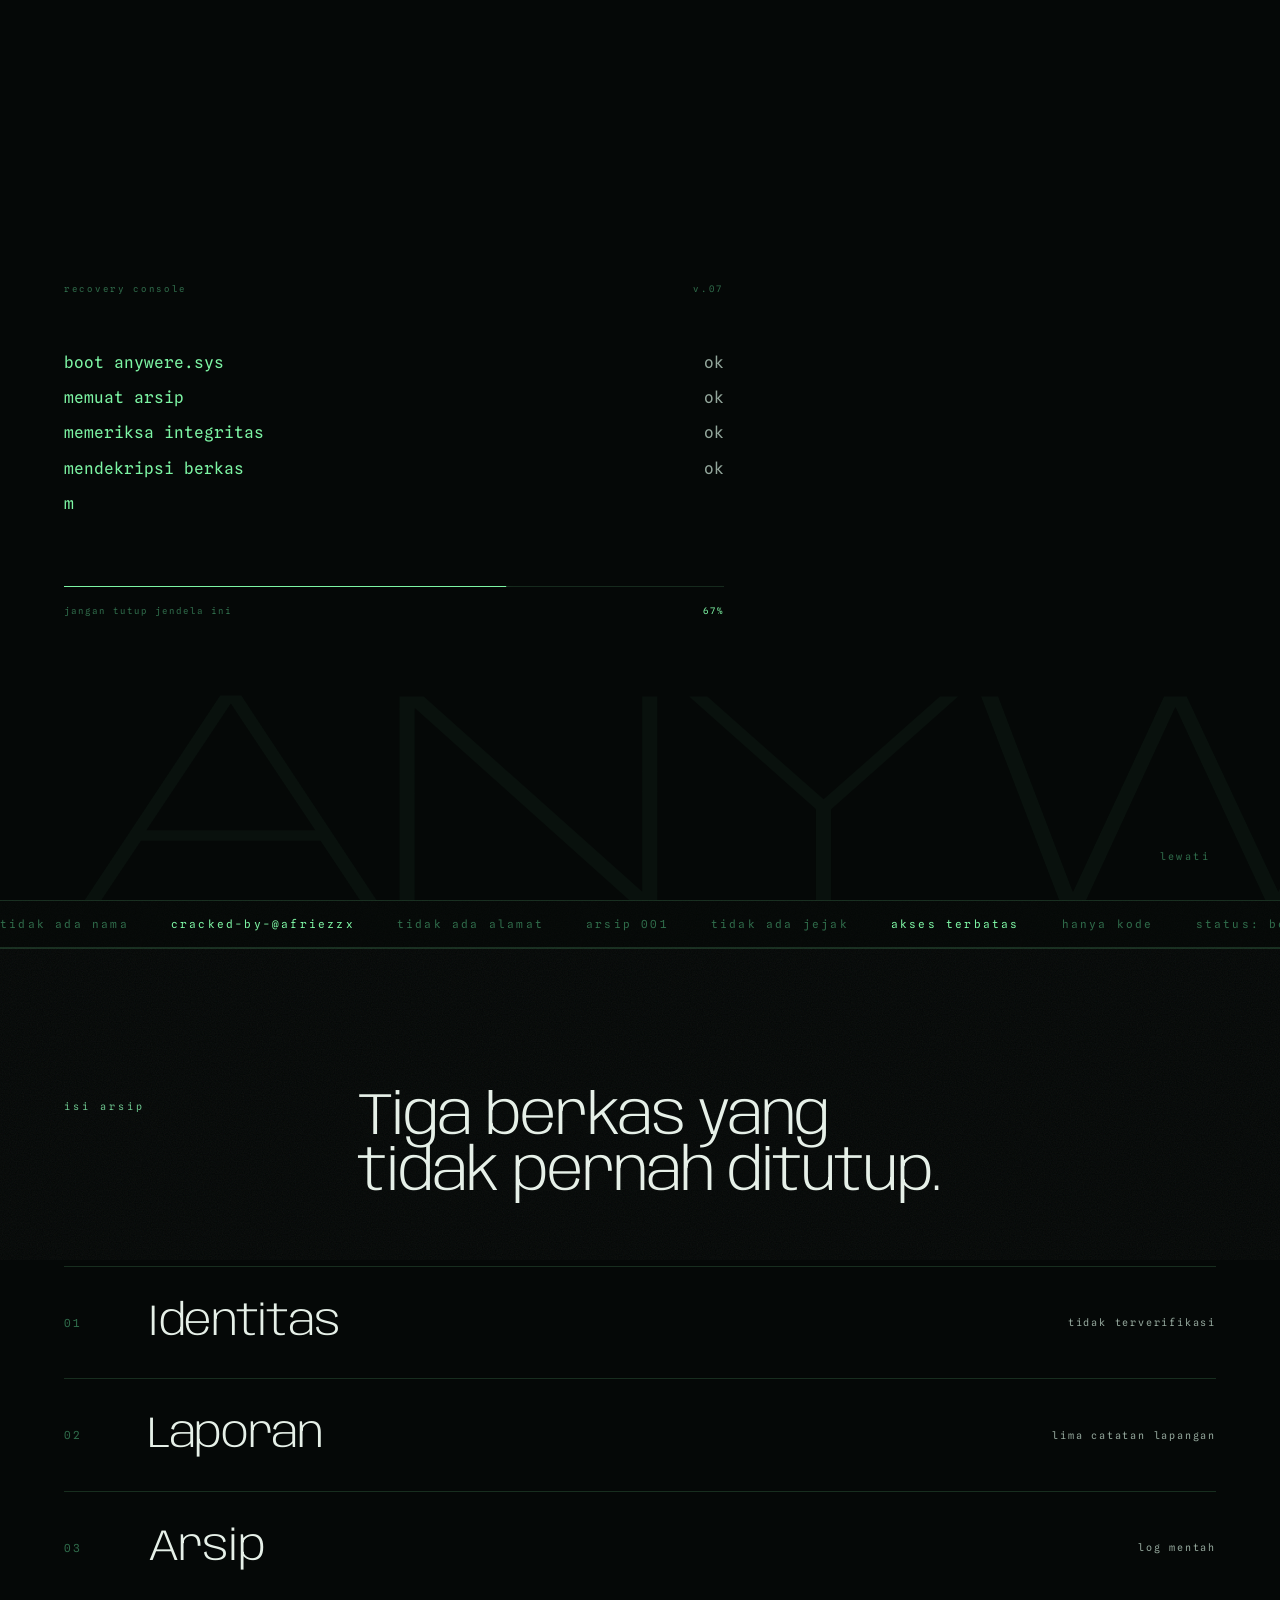
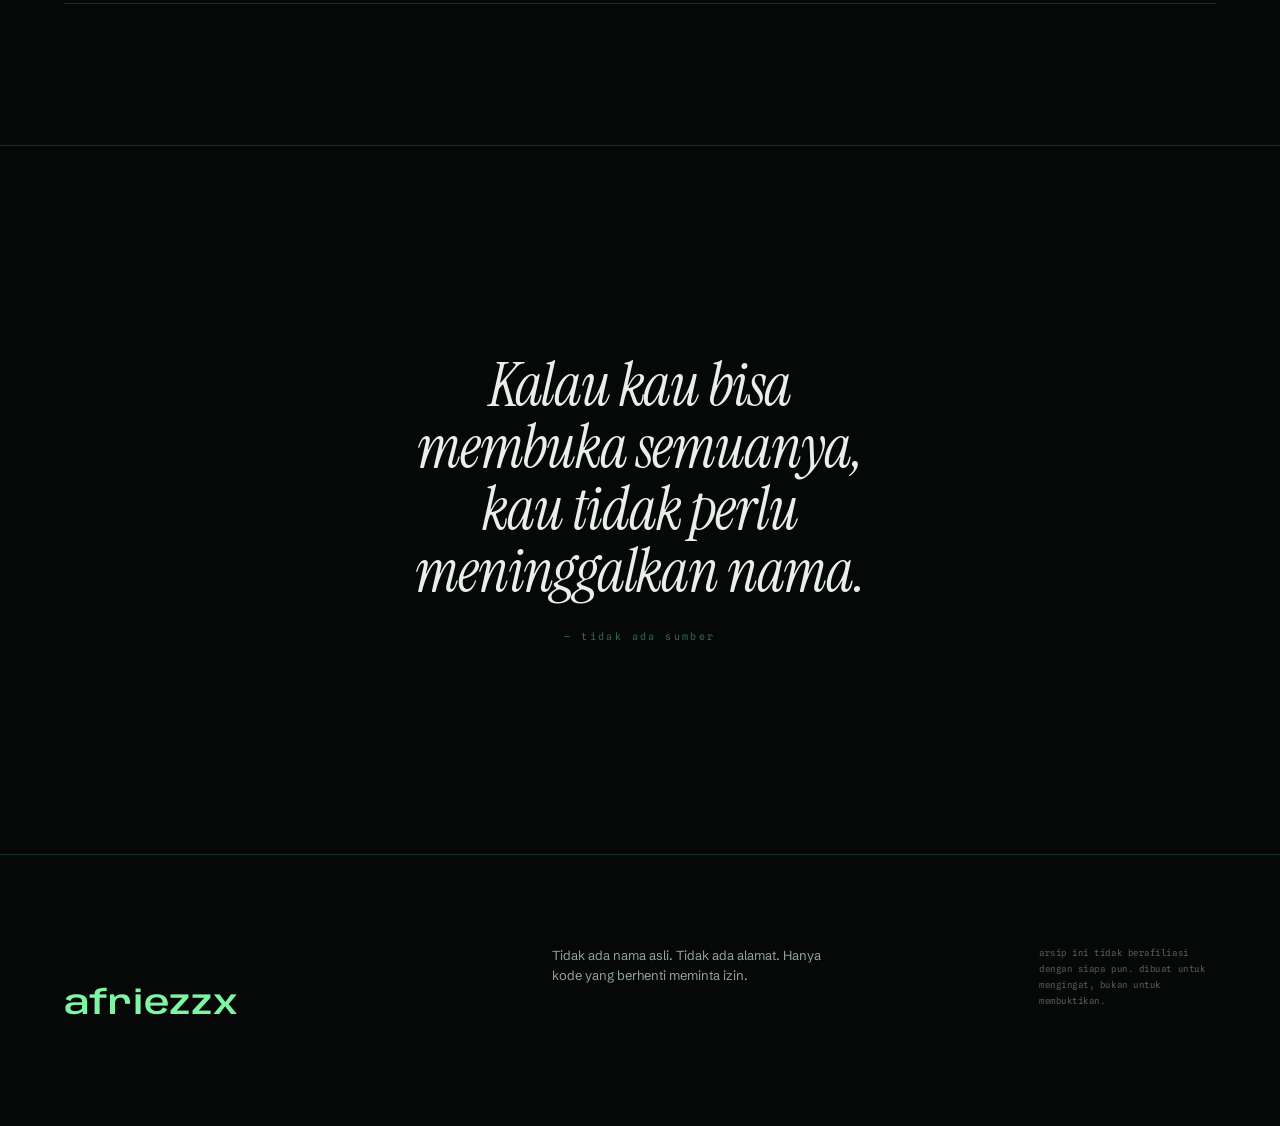
==== commit a2d70144: "rebuild: font baru, intro boot, empat halaman, animasi penuh" ====
--- a/index.html
+++ b/index.html
@@ -3,135 +3,126 @@
 <head>
 <meta charset="utf-8">
 <meta name="viewport" content="width=device-width, initial-scale=1, viewport-fit=cover">
-<title>AFRIEZZX — arsip yang tidak pernah ditutup</title>
-<meta name="description" content="Catatan tentang nama yang tidak pernah muncul di commit, tapi jejaknya ada di setiap binary yang berhenti meminta kunci.">
-<meta name="theme-color" content="#060a08">
-<meta property="og:title" content="AFRIEZZX — arsip yang tidak pernah ditutup">
+<title>AFRIEZZX — arsip terbuka</title>
+<meta name="description" content="Arsip tentang nama yang tidak pernah muncul di commit, tapi jejaknya ada di setiap binary yang berhenti meminta kunci.">
+<meta name="theme-color" content="#050807">
+<meta property="og:title" content="AFRIEZZX — arsip terbuka">
 <meta property="og:description" content="Legenda yang tidak pernah menandatangani karyanya.">
 <meta property="og:type" content="website">
-<link rel="icon" href="data:image/svg+xml,%3Csvg xmlns='http://www.w3.org/2000/svg' viewBox='0 0 64 64'%3E%3Crect width='64' height='64' fill='%23060a08'/%3E%3Ctext x='32' y='47' font-family='monospace' font-size='40' fill='%237ef2a0' text-anchor='middle'%3EA%3C/text%3E%3C/svg%3E">
+<link rel="icon" href="data:image/svg+xml,%3Csvg xmlns='http://www.w3.org/2000/svg' viewBox='0 0 64 64'%3E%3Crect width='64' height='64' fill='%23050807'/%3E%3Ctext x='32' y='47' font-family='monospace' font-size='38' fill='%237df5a4' text-anchor='middle'%3EA%3C/text%3E%3C/svg%3E">
 <link rel="preconnect" href="https://fonts.googleapis.com">
 <link rel="preconnect" href="https://fonts.gstatic.com" crossorigin>
-<link href="https://fonts.googleapis.com/css2?family=Bricolage+Grotesque:opsz,wdth,wght@12..96,75..100,200..800&family=Instrument+Sans:ital,wght@0,400..700;1,400..700&family=IBM+Plex+Mono:wght@300;400&display=swap" rel="stylesheet">
+<link href="https://fonts.googleapis.com/css2?family=Anybody:wdth,wght@50..150,100..900&family=Instrument+Serif:ital@0;1&family=Schibsted+Grotesk:wght@400..900&family=Spline+Sans+Mono:wght@300..700&display=swap" rel="stylesheet">
 <link rel="stylesheet" href="style.css">
+<noscript><style>.boot{display:none}</style></noscript>
 </head>
 <body>
 
 <canvas id="rain" aria-hidden="true"></canvas>
 <div class="veil" aria-hidden="true"></div>
+<div class="scan" aria-hidden="true"></div>
 <div class="grain" aria-hidden="true"></div>
 <div class="cursor" aria-hidden="true"></div>
-<div class="progress" aria-hidden="true"><span></span></div>
+<div class="cursor-dot" aria-hidden="true"></div>
+<div class="progress" aria-hidden="true"><i></i></div>
+
+<div class="boot" role="status" aria-live="polite">
+  <span class="boot-bg" aria-hidden="true">ANYWERE</span>
+  <div class="boot-inner">
+    <div class="boot-head"><span>recovery console</span><span>v.07</span></div>
+    <div class="boot-line"><span>boot anywere.sys</span><b>ok</b></div>
+    <div class="boot-line"><span>memuat arsip</span><b>ok</b></div>
+    <div class="boot-line"><span>memeriksa integritas</span><b>ok</b></div>
+    <div class="boot-line"><span>mendekripsi berkas</span><b>ok</b></div>
+    <div class="boot-line warn"><span>mencari identitas</span><em>tidak ditemukan</em></div>
+    <div class="boot-line"><span>membuka akses</span><b>izin diberikan</b></div>
+    <div class="boot-bar"><i></i></div>
+    <div class="boot-foot"><span>jangan tutup jendela ini</span><span class="boot-pct">0%</span></div>
+  </div>
+  <button class="boot-skip" type="button">lewati</button>
+</div>
 
 <header class="top">
-  <a class="mark" href="#atas" aria-label="Kembali ke atas">afriezzx</a>
-  <p class="stamp">arsip terbuka / 001</p>
+  <a class="mark" href="index.html" data-magnetic>afriezzx<span> / arsip</span></a>
+  <nav class="nav" aria-label="Navigasi utama">
+    <a href="index.html" aria-current="page">index</a>
+    <a href="identitas.html">identitas</a>
+    <a href="laporan.html">laporan</a>
+    <a href="arsip.html">arsip</a>
+  </nav>
+  <p class="status"><i aria-hidden="true"></i> <span data-clock>00:00:00</span></p>
 </header>
 
-<main id="atas">
+<main>
 
   <section class="hero">
-    <p class="kicker">legenda yang tidak pernah menandatangani karyanya</p>
-    <h1 class="title" data-scramble="AFRIEZZX">AFRIEZZX</h1>
-    <p class="lede">Namanya tidak ada di commit. Tidak ada di kontrak. Tapi setiap kali sebuah aplikasi berhenti meminta kunci, satu kalimat yang sama tertinggal di dalamnya.</p>
-    <dl class="meta">
-      <div><dt>asal</dt><dd>tidak tercatat</dd></div>
-      <div><dt>aktif</dt><dd>2007 — kini</dd></div>
-      <div><dt>status</dt><dd>belum tertangkap</dd></div>
-    </dl>
-    <p class="cue" aria-hidden="true">gulir</p>
-    <p class="side" aria-hidden="true">tidak ada nama / tidak ada alamat / hanya kode</p>
-  </section>
-
-  <section class="chapter" id="prolog">
-    <div class="head">
-      <p class="label">prolog</p>
-      <h2>Yang pertama kali beredar bukan nama, tapi kegagalan.</h2>
-    </div>
-    <div class="body">
-      <p class="big">Tidak ada yang tahu kapan persisnya nama itu muncul. Yang tercatat hanya satu hal: sebuah aplikasi berhenti meminta lisensi, dan di suatu tempat, seseorang menutup terminal tanpa menulis apa pun.</p>
-      <p>Cerita yang beredar saling bertentangan. Ada yang bilang dia mulai dari warnet, dengan satu komputer yang harus di-restart setiap dua puluh menit. Ada yang bilang dia tidak pernah menyentuh komputer sama sekali, dan semua yang beredar hanyalah hasil kerja orang lain yang memakai namanya.</p>
-      <p>Yang tidak pernah bertentangan adalah hasilnya. Kunci yang seharusnya mati, hidup. Layar yang seharusnya menolak, terbuka. Dan di tempat yang paling tidak mungkin dilihat, sebuah tanda kecil yang selalu sama.</p>
-    </div>
-    <aside class="note">
-      <p class="label">catatan lapangan</p>
-      <p>Setiap versi cerita ini punya satu kesamaan: tidak ada saksi yang melihat wajahnya.</p>
-    </aside>
-  </section>
-
-  <section class="chapter" id="kronologi">
-    <div class="head">
-      <p class="label">kronologi</p>
-      <h2>Empat jejak yang tidak pernah bisa dihapus.</h2>
+    <div class="hero-top">
+      <p class="label hero-kicker">arsip terbuka / 001<br>akses tanpa nama</p>
+      <p class="hero-year">2007 — kini</p>
     </div>
 
-    <ol class="timeline">
-      <li class="entry">
-        <p class="year">2007</p>
-        <div>
-          <h3>Sinyal pertama</h3>
-          <p>Sebuah forum kecil yang sudah lama mati menyimpan satu unggahan: file patch untuk program yang tidak pernah dirilis publik. Tidak ada penjelasan. Hanya sebuah nama di kolom komentar.</p>
-        </div>
-      </li>
-      <li class="entry">
-        <p class="year">2013</p>
-        <div>
-          <h3>Berkas yang hilang</h3>
-          <p>Sebuah perusahaan kehilangan akses ke produknya sendiri. Tidak ada data yang dicuri, tidak ada server yang jatuh. Hanya sebuah lisensi yang tiba-tiba menganggap semua orang sah.</p>
-        </div>
-      </li>
-      <li class="entry">
-        <p class="year">2019</p>
-        <div>
-          <h3>Kunci yang tidak pernah dipakai</h3>
-          <p>Sebuah binary ditemukan dengan satu blok kode yang tidak masuk akal: sebuah validasi yang selalu mengembalikan benar. Di sebelahnya, sebuah string yang tidak cocok dengan bahasa apa pun di proyek itu.</p>
-        </div>
-      </li>
-      <li class="entry">
-        <p class="year">sekarang</p>
-        <div>
-          <h3>Masih diam</h3>
-          <p>Tidak ada wawancara. Tidak ada tangkapan layar. Tidak ada akun yang bisa dilacak. Hanya arsip ini, dan orang-orang yang masih bertanya apakah dia pernah benar-benar ada.</p>
-        </div>
-      </li>
-    </ol>
-  </section>
+    <h1 class="title" data-scramble="AFRIEZZX">AFRIEZZX</h1>
 
-  <section class="chapter" id="metode">
-    <div class="head">
-      <p class="label">metode</p>
-      <h2>Tiga hal yang diulang sampai jadi kebiasaan.</h2>
+    <div class="sigil" aria-hidden="true">
+      <svg viewBox="0 0 200 200">
+        <defs>
+          <path id="ring" d="M100,100 m-76,0 a76,76 0 1,1 152,0 a76,76 0 1,1 -152,0"/>
+        </defs>
+        <text><textPath href="#ring">AFRIEZZX · ARSIP 001 · TANPA NAMA · TANPA JEJAK · </textPath></text>
+      </svg>
+      <span>AFX</span>
     </div>
-    <div class="principles">
-      <article>
-        <h3>Baca sampai habis</h3>
-        <p>Tidak ada yang dibuka sebelum dipahami. Setiap fungsi dibaca, setiap jalur dicatat, setiap asumsi diuji. Kunci bukan rintangan pertama, tapi yang terakhir.</p>
-      </article>
-      <article>
-        <h3>Jangan percaya kunci</h3>
-        <p>Selama validasi masih berjalan di mesin yang sama dengan yang divalidasi, kunci itu hanyalah saran. Yang menentukan bukan algoritmanya, tapi siapa yang memegang kendali atas prosesnya.</p>
-      </article>
-      <article>
-        <h3>Tinggalkan satu tanda</h3>
-        <p>Bukan untuk pamer. Untuk memastikan bahwa karya yang dibuka tetap bisa dikenali oleh orang yang membuatnya. Satu baris, huruf besar, tidak pernah berubah.</p>
-      </article>
+
+    <div class="hero-foot">
+      <p class="lede">Namanya tidak ada di commit. Tidak ada di kontrak. Tapi setiap kali sebuah aplikasi berhenti meminta kunci, satu kalimat yang sama tertinggal di dalamnya.</p>
+      <p class="scroll-cue" aria-hidden="true">gulir</p>
     </div>
   </section>
 
-  <section class="chapter" id="arsip">
-    <div class="head">
-      <p class="label">arsip</p>
-      <h2>Yang tersisa setelah semuanya ditutup.</h2>
+  <div class="marquee" aria-hidden="true">
+    <div class="marquee-track">
+      <span>tidak ada nama</span>
+      <span><b>CRACKED-BY-@AFRIEZZX</b></span>
+      <span>tidak ada alamat</span>
+      <span>arsip 001</span>
+      <span>tidak ada jejak</span>
+      <span><b>akses terbatas</b></span>
+      <span>hanya kode</span>
+      <span>status: belum tertangkap</span>
     </div>
-    <div class="terminal" data-terminal>
-      <div class="bar" aria-hidden="true"><span></span><span></span><span></span><em>root@nowhere</em></div>
-      <pre aria-label="Cuplikan terminal"><code><span class="ln" data-line="$ whois afriezzx">$ whois afriezzx</span><span class="ln" data-line="  tidak ada catatan">  tidak ada catatan</span><span class="ln" data-line="$ ls /jejak">$ ls /jejak</span><span class="ln" data-line="  kosong">  kosong</span><span class="ln" data-line="$ cat /legenda">$ cat /legenda</span><span class="ln" data-line="  dia tidak pernah menulis namanya.">  dia tidak pernah menulis namanya.</span><span class="ln" data-line="  dia menulis milik orang lain.">  dia menulis milik orang lain.</span><span class="ln" data-line="$ grep -r &quot;CRACKED&quot; .">$ grep -r "CRACKED" .</span><span class="ln" data-line="  CRACKED-BY-@AFRIEZZX">  CRACKED-BY-@AFRIEZZX</span><span class="ln caret" data-line="&gt; _">&gt; <i></i></span></code></pre>
+  </div>
+
+  <section class="section" id="berkas">
+    <div class="section-head">
+      <p class="label reveal-soft">isi arsip</p>
+      <h2 class="h2 reveal">Tiga berkas yang tidak pernah ditutup.</h2>
+    </div>
+
+    <div class="index-list">
+      <a class="index-row reveal-soft" href="identitas.html">
+        <span class="index-num">01</span>
+        <h3 class="index-title">Identitas</h3>
+        <span class="index-meta">tidak terverifikasi</span>
+        <span class="index-arrow" aria-hidden="true">buka</span>
+      </a>
+      <a class="index-row reveal-soft" href="laporan.html">
+        <span class="index-num">02</span>
+        <h3 class="index-title">Laporan</h3>
+        <span class="index-meta">lima catatan lapangan</span>
+        <span class="index-arrow" aria-hidden="true">buka</span>
+      </a>
+      <a class="index-row reveal-soft" href="arsip.html">
+        <span class="index-num">03</span>
+        <h3 class="index-title">Arsip</h3>
+        <span class="index-meta">log mentah</span>
+        <span class="index-arrow" aria-hidden="true">buka</span>
+      </a>
     </div>
   </section>
 
   <section class="quote">
-    <blockquote>
-      <p>Kalau kau bisa membuka semuanya, kau tidak perlu meninggalkan nama. Tapi dia tetap meninggalkan satu.</p>
+    <blockquote class="reveal-soft">
+      <p>Kalau kau bisa membuka semuanya, kau tidak perlu meninggalkan nama.</p>
       <cite>— tidak ada sumber</cite>
     </blockquote>
   </section>
@@ -140,7 +131,7 @@
 
 <footer class="bottom">
   <p class="mark">afriezzx</p>
-  <p>Tidak ada nama asli. Tidak ada alamat. Hanya kode yang berhenti meminta izin.</p>
+  <p class="note">Tidak ada nama asli. Tidak ada alamat. Hanya kode yang berhenti meminta izin.</p>
   <p class="fine">arsip ini tidak berafiliasi dengan siapa pun. dibuat untuk mengingat, bukan untuk membuktikan.</p>
 </footer>
 
--- a/style.css
+++ b/style.css
@@ -1,18 +1,21 @@
 :root {
-  --ink: #060a08;
-  --ink-2: #0a1210;
-  --ink-3: #0e1915;
-  --phosphor: #7ef2a0;
-  --phosphor-soft: #b6ffc8;
+  --void: #050807;
+  --ink: #0a100d;
+  --panel: #0c1511;
+  --phosphor: #7df5a4;
+  --acid: #c8ff5e;
+  --bone: #e6f0e8;
+  --ash: #93a69b;
   --moss: #2f6b4a;
-  --bone: #dfe9e2;
-  --ash: #7d8c83;
-  --amber: #d8a657;
-  --edge: clamp(20px, 5.5vw, 76px);
-  --rule: rgba(126, 242, 160, 0.14);
-  --mono: "IBM Plex Mono", ui-monospace, "SFMono-Regular", Menlo, monospace;
-  --display: "Bricolage Grotesque", "Instrument Sans", system-ui, sans-serif;
-  --sans: "Instrument Sans", system-ui, -apple-system, sans-serif;
+  --amber: #e0a458;
+  --rule: rgba(125, 245, 164, 0.16);
+  --edge: clamp(18px, 5vw, 72px);
+  --display: "Anybody", "Schibsted Grotesk", system-ui, sans-serif;
+  --sans: "Schibsted Grotesk", system-ui, -apple-system, sans-serif;
+  --mono: "Spline Sans Mono", ui-monospace, monospace;
+  --serif: "Instrument Serif", Georgia, serif;
+  --ease: cubic-bezier(0.16, 1, 0.3, 1);
+  --ease-io: cubic-bezier(0.76, 0, 0.24, 1);
 }
 
 *,
@@ -22,28 +25,32 @@
 }
 
 html {
-  background: var(--ink);
+  background: var(--void);
+  scroll-behavior: smooth;
   -webkit-text-size-adjust: 100%;
-  scroll-behavior: smooth;
 }
 
 body {
   margin: 0;
   min-height: 100svh;
-  background: var(--ink);
+  background: var(--void);
   color: var(--bone);
   font-family: var(--sans);
-  font-size: clamp(16px, 1.05vw + 12px, 18px);
-  line-height: 1.68;
-  font-optical-sizing: auto;
+  font-size: clamp(15px, 1vw + 11px, 17px);
+  line-height: 1.66;
   overflow-x: hidden;
   -webkit-font-smoothing: antialiased;
   text-rendering: optimizeLegibility;
+  font-optical-sizing: auto;
+}
+
+body.lock {
+  overflow: hidden;
 }
 
 ::selection {
   background: var(--phosphor);
-  color: var(--ink);
+  color: var(--void);
 }
 
 a {
@@ -51,14 +58,24 @@
   text-decoration: none;
 }
 
+button {
+  font: inherit;
+  color: inherit;
+  background: none;
+  border: 0;
+  cursor: pointer;
+}
+
+/* ---------- atmosphere ---------- */
+
 #rain {
   position: fixed;
   inset: 0;
+  z-index: 0;
   width: 100%;
   height: 100%;
-  z-index: 0;
-  opacity: 0.78;
   pointer-events: none;
+  opacity: 0.5;
 }
 
 .veil {
@@ -67,45 +84,75 @@
   z-index: 1;
   pointer-events: none;
   background:
-    radial-gradient(130% 95% at 50% 20%, transparent 0%, rgba(6, 10, 8, 0.22) 58%, rgba(6, 10, 8, 0.86) 100%),
-    linear-gradient(180deg, rgba(6, 10, 8, 0.55) 0%, transparent 18%, transparent 80%, rgba(6, 10, 8, 0.85) 100%);
+    radial-gradient(135% 100% at 50% 10%, transparent 0%, rgba(5, 8, 7, 0.3) 55%, rgba(5, 8, 7, 0.9) 100%),
+    linear-gradient(180deg, rgba(5, 8, 7, 0.5) 0%, transparent 16%, transparent 82%, rgba(5, 8, 7, 0.86) 100%);
+}
+
+.scan {
+  position: fixed;
+  inset: 0;
+  z-index: 2;
+  pointer-events: none;
+  opacity: 0.28;
+  background: repeating-linear-gradient(180deg, rgba(0, 0, 0, 0.32) 0 1px, transparent 1px 3px);
+  mix-blend-mode: multiply;
 }
 
 .grain {
   position: fixed;
-  inset: -50%;
-  z-index: 2;
+  inset: -40%;
+  z-index: 3;
   pointer-events: none;
-  opacity: 0.05;
-  background-image: url("data:image/svg+xml,%3Csvg xmlns='http://www.w3.org/2000/svg' width='220' height='220'%3E%3Cfilter id='n'%3E%3CfeTurbulence type='fractalNoise' baseFrequency='0.82' numOctaves='3' stitchTiles='stitch'/%3E%3C/filter%3E%3Crect width='220' height='220' filter='url(%23n)'/%3E%3C/svg%3E");
-  animation: grain-shift 6s steps(4) infinite;
+  opacity: 0.055;
+  background-image: url("data:image/svg+xml,%3Csvg xmlns='http://www.w3.org/2000/svg' width='220' height='220'%3E%3Cfilter id='n'%3E%3CfeTurbulence type='fractalNoise' baseFrequency='0.85' numOctaves='3' stitchTiles='stitch'/%3E%3C/filter%3E%3Crect width='220' height='220' filter='url(%23n)'/%3E%3C/svg%3E");
+  animation: grain 5s steps(5) infinite;
   will-change: transform;
 }
 
-@keyframes grain-shift {
+@keyframes grain {
   0% { transform: translate(0, 0); }
-  25% { transform: translate(-2%, 1%); }
-  50% { transform: translate(1%, -2%); }
-  75% { transform: translate(-1%, -1%); }
-  100% { transform: translate(2%, 1%); }
-}
-
-.cursor {
+  20% { transform: translate(-2%, 1%); }
+  40% { transform: translate(1%, -2%); }
+  60% { transform: translate(-1%, 2%); }
+  80% { transform: translate(2%, -1%); }
+  100% { transform: translate(0, 0); }
+}
+
+.cursor,
+.cursor-dot {
   position: fixed;
   top: 0;
   left: 0;
-  width: 520px;
-  height: 520px;
-  margin: -260px 0 0 -260px;
+  pointer-events: none;
+  z-index: 90;
+  opacity: 0;
+}
+
+.cursor {
+  width: 44px;
+  height: 44px;
+  margin: -22px 0 0 -22px;
+  border: 1px solid rgba(125, 245, 164, 0.5);
   border-radius: 50%;
-  background: radial-gradient(circle, rgba(126, 242, 160, 0.09) 0%, rgba(126, 242, 160, 0.03) 42%, transparent 68%);
-  z-index: 3;
-  pointer-events: none;
-  opacity: 0;
-  transform: translate3d(-100vw, -100vh, 0);
-  transition: opacity 0.6s ease;
+  transition: width 0.35s var(--ease), height 0.35s var(--ease), margin 0.35s var(--ease), opacity 0.4s ease, background 0.35s ease;
   will-change: transform;
-  mix-blend-mode: screen;
+}
+
+.cursor-dot {
+  width: 4px;
+  height: 4px;
+  margin: -2px 0 0 -2px;
+  border-radius: 50%;
+  background: var(--phosphor);
+  box-shadow: 0 0 12px rgba(125, 245, 164, 0.9);
+  will-change: transform;
+}
+
+body.hovering .cursor {
+  width: 74px;
+  height: 74px;
+  margin: -37px 0 0 -37px;
+  background: rgba(125, 245, 164, 0.06);
 }
 
 .progress {
@@ -113,93 +160,385 @@
   top: 0;
   left: 0;
   right: 0;
-  height: 2px;
-  z-index: 40;
-  background: rgba(126, 242, 160, 0.06);
-}
-
-.progress span {
+  height: 1px;
+  z-index: 80;
+  background: rgba(125, 245, 164, 0.05);
+}
+
+.progress i {
   display: block;
   height: 100%;
-  width: 100%;
+  transform: scaleX(0);
   transform-origin: 0 50%;
-  transform: scaleX(0);
   background: linear-gradient(90deg, var(--moss), var(--phosphor));
-  box-shadow: 0 0 14px rgba(126, 242, 160, 0.5);
-}
+  box-shadow: 0 0 12px rgba(125, 245, 164, 0.6);
+}
+
+/* ---------- chrome ---------- */
 
 .top {
   position: fixed;
   top: 0;
   left: 0;
   right: 0;
-  z-index: 30;
-  display: flex;
-  align-items: baseline;
-  justify-content: space-between;
-  padding: 18px var(--edge);
-  font-family: var(--mono);
-  font-size: 11px;
-  letter-spacing: 0.16em;
+  z-index: 50;
+  display: grid;
+  grid-template-columns: 1fr auto 1fr;
+  align-items: center;
+  gap: 16px;
+  padding: 16px var(--edge);
+  font-family: var(--mono);
+  font-size: 10px;
+  letter-spacing: 0.18em;
   text-transform: lowercase;
   color: var(--ash);
-  mix-blend-mode: difference;
 }
 
 .mark {
   font-family: var(--display);
-  font-size: 15px;
-  font-weight: 500;
-  letter-spacing: 0.02em;
+  font-size: 16px;
+  font-weight: 600;
+  font-stretch: 118%;
+  letter-spacing: -0.01em;
   color: var(--phosphor);
-}
-
-.stamp {
+  text-transform: lowercase;
+}
+
+.mark span {
+  color: var(--ash);
+}
+
+.nav {
+  display: flex;
+  gap: clamp(12px, 2.2vw, 34px);
+  align-items: center;
+}
+
+.nav a {
+  position: relative;
+  padding: 6px 0;
+  color: var(--ash);
+  transition: color 0.3s ease;
+}
+
+.nav a::after {
+  content: "";
+  position: absolute;
+  left: 0;
+  bottom: 0;
+  width: 100%;
+  height: 1px;
+  background: var(--phosphor);
+  transform: scaleX(0);
+  transform-origin: 100% 50%;
+  transition: transform 0.45s var(--ease);
+}
+
+.nav a:hover,
+.nav a[aria-current="page"] {
+  color: var(--bone);
+}
+
+.nav a:hover::after,
+.nav a[aria-current="page"]::after {
+  transform: scaleX(1);
+  transform-origin: 0 50%;
+}
+
+.status {
+  justify-self: end;
+  display: flex;
+  align-items: center;
+  gap: 7px;
+  white-space: nowrap;
+}
+
+.status i {
+  display: inline-block;
+  width: 5px;
+  height: 5px;
+  border-radius: 50%;
+  background: var(--phosphor);
+  box-shadow: 0 0 8px var(--phosphor);
+  animation: pulse 2.2s ease-in-out infinite;
+}
+
+@keyframes pulse {
+  0%, 100% { opacity: 0.35; transform: scale(0.8); }
+  50% { opacity: 1; transform: scale(1); }
+}
+
+main {
+  position: relative;
+  z-index: 10;
+}
+
+/* ---------- type ---------- */
+
+.display {
+  font-family: var(--display);
+  font-weight: 300;
+  font-stretch: 118%;
+  line-height: 0.82;
+  letter-spacing: -0.045em;
+  text-wrap: balance;
+}
+
+.h1 {
+  font-size: clamp(56px, 19vw, 320px);
+}
+
+.h2 {
   margin: 0;
-  opacity: 0.72;
-}
-
-main,
-.bottom {
+  font-family: var(--display);
+  font-size: clamp(30px, 4.6vw, 76px);
+  font-weight: 300;
+  font-stretch: 108%;
+  line-height: 0.95;
+  letter-spacing: -0.035em;
+  text-wrap: balance;
+}
+
+.h3 {
+  margin: 0;
+  font-family: var(--display);
+  font-size: clamp(20px, 1.6vw + 13px, 30px);
+  font-weight: 400;
+  font-stretch: 104%;
+  letter-spacing: -0.02em;
+  line-height: 1.1;
+}
+
+.label {
+  margin: 0;
+  font-family: var(--mono);
+  font-size: 10px;
+  font-weight: 400;
+  letter-spacing: 0.3em;
+  text-transform: lowercase;
+  color: #6cc38d;
+}
+
+.lede {
+  margin: 0;
+  max-width: 44ch;
+  color: #b7c8bd;
+  font-size: clamp(16px, 1.15vw + 12px, 20px);
+  line-height: 1.6;
+  text-wrap: pretty;
+}
+
+/* ---------- intro ---------- */
+
+.boot {
+  position: fixed;
+  inset: 0;
+  z-index: 200;
+  display: flex;
+  flex-direction: column;
+  justify-content: center;
+  padding: 10vh var(--edge);
+  background: var(--void);
+  overflow: hidden;
+  transition: opacity 0.7s ease, visibility 0.7s;
+}
+
+.boot.done {
+  opacity: 0;
+  visibility: hidden;
+}
+
+.boot-bg {
+  position: absolute;
+  left: var(--edge);
+  bottom: -3vh;
+  font-family: var(--display);
+  font-size: 24vw;
+  font-weight: 200;
+  font-stretch: 150%;
+  line-height: 0.7;
+  letter-spacing: -0.06em;
+  color: rgba(125, 245, 164, 0.035);
+  pointer-events: none;
+  user-select: none;
+}
+
+.boot-inner {
   position: relative;
-  z-index: 4;
-}
-
-/* hero */
+  width: min(660px, 100%);
+  font-family: var(--mono);
+  font-size: clamp(12px, 0.95vw + 10px, 16px);
+  line-height: 2.2;
+  color: var(--phosphor);
+}
+
+.boot-head {
+  display: flex;
+  justify-content: space-between;
+  margin-bottom: clamp(26px, 4vw, 46px);
+  font-size: 9px;
+  letter-spacing: 0.3em;
+  text-transform: lowercase;
+  color: var(--moss);
+}
+
+.boot-line {
+  display: grid;
+  grid-template-columns: 1fr auto;
+  gap: 20px;
+  opacity: 0;
+  transform: translateY(7px);
+}
+
+.boot-line.show {
+  opacity: 1;
+  transform: none;
+  transition: opacity 0.35s ease, transform 0.4s var(--ease);
+}
+
+.boot-line b {
+  font-weight: 400;
+  color: var(--ash);
+  transition: opacity 0.25s ease;
+}
+
+.boot-line em {
+  font-style: normal;
+  color: var(--acid);
+  transition: opacity 0.25s ease;
+}
+
+.boot-line.warn em {
+  color: var(--amber);
+}
+
+.boot-bar {
+  margin-top: 30px;
+  height: 1px;
+  background: rgba(125, 245, 164, 0.14);
+  overflow: hidden;
+}
+
+.boot-bar i {
+  display: block;
+  height: 100%;
+  width: 100%;
+  transform: scaleX(0);
+  transform-origin: 0 50%;
+  background: var(--phosphor);
+  box-shadow: 0 0 10px rgba(125, 245, 164, 0.7);
+  transition: transform 0.35s linear;
+}
+
+.boot-foot {
+  display: flex;
+  justify-content: space-between;
+  margin-top: 14px;
+  font-size: 9px;
+  letter-spacing: 0.22em;
+  text-transform: lowercase;
+  color: var(--moss);
+}
+
+.boot-pct {
+  color: var(--phosphor);
+}
+
+.boot-skip {
+  position: absolute;
+  right: var(--edge);
+  bottom: 34px;
+  font-family: var(--mono);
+  font-size: 10px;
+  letter-spacing: 0.24em;
+  text-transform: lowercase;
+  color: var(--moss);
+  transition: color 0.3s ease;
+}
+
+.boot-skip:hover {
+  color: var(--phosphor);
+}
+
+/* ---------- page curtain ---------- */
+
+.curtain {
+  position: fixed;
+  inset: 0;
+  z-index: 150;
+  display: grid;
+  grid-template-columns: repeat(6, 1fr);
+  pointer-events: none;
+}
+
+.curtain i {
+  background: var(--ink);
+  transform: scaleY(1);
+  transform-origin: 50% 0;
+  border-right: 1px solid rgba(125, 245, 164, 0.06);
+}
+
+.curtain.out i {
+  transform: scaleY(1);
+  transition: transform 0.5s var(--ease-io);
+}
+
+.curtain.in i {
+  transform: scaleY(0);
+  transform-origin: 50% 100%;
+  transition: transform 0.55s var(--ease-io);
+}
+
+.curtain i:nth-child(2) { transition-delay: 0.04s; }
+.curtain i:nth-child(3) { transition-delay: 0.08s; }
+.curtain i:nth-child(4) { transition-delay: 0.12s; }
+.curtain i:nth-child(5) { transition-delay: 0.16s; }
+.curtain i:nth-child(6) { transition-delay: 0.2s; }
+
+/* ---------- hero ---------- */
 
 .hero {
+  position: relative;
   min-height: 100svh;
   display: flex;
   flex-direction: column;
-  justify-content: center;
-  padding: 22vh var(--edge) 12vh;
-  position: relative;
-}
-
-.kicker {
-  margin: 0 0 clamp(18px, 3vw, 34px);
-  max-width: 30ch;
-  font-family: var(--mono);
-  font-size: clamp(11px, 0.9vw + 8px, 13px);
-  font-weight: 300;
-  letter-spacing: 0.12em;
-  text-transform: lowercase;
-  color: var(--moss);
+  justify-content: flex-end;
+  padding: 20vh var(--edge) 12vh;
+}
+
+.hero-top {
+  position: absolute;
+  top: 22vh;
+  left: var(--edge);
+  right: var(--edge);
+  display: flex;
+  justify-content: space-between;
+  gap: 24px;
+}
+
+.hero-kicker {
+  max-width: 26ch;
+  color: #6cc38d;
+}
+
+.hero-year {
+  font-family: var(--mono);
+  font-size: 10px;
+  letter-spacing: 0.3em;
+  color: var(--moss);
+  text-align: right;
 }
 
 .title {
   margin: 0;
   font-family: var(--display);
-  font-size: clamp(58px, 19vw, 320px);
   font-weight: 300;
-  font-stretch: 92%;
-  line-height: 0.8;
-  letter-spacing: -0.05em;
+  font-stretch: 128%;
+  font-size: clamp(58px, 20.5vw, 340px);
+  line-height: 0.78;
+  letter-spacing: -0.055em;
   color: var(--bone);
-  text-shadow:
-    0 0 1px rgba(126, 242, 160, 0.4),
-    0 0 42px rgba(126, 242, 160, 0.14);
-  transform: translateY(0);
+  text-shadow: 0 0 1px rgba(125, 245, 164, 0.5), 0 0 60px rgba(125, 245, 164, 0.12);
   will-change: transform;
 }
 
@@ -207,310 +546,477 @@
   display: inline;
 }
 
-.title span.dud {
-  color: var(--moss);
-  opacity: 0.55;
-}
-
-.lede {
-  margin: clamp(26px, 4vw, 46px) 0 0;
-  max-width: 46ch;
-  font-size: clamp(16px, 1.2vw + 12px, 20px);
-  line-height: 1.62;
-  color: #b9c8bf;
-  text-wrap: pretty;
-}
-
-.meta {
+.title .dud {
+  color: var(--moss);
+}
+
+.hero-foot {
   display: flex;
-  flex-wrap: wrap;
-  gap: clamp(22px, 4vw, 64px);
-  margin: clamp(34px, 5vw, 60px) 0 0;
-  padding-top: clamp(18px, 2vw, 26px);
+  align-items: flex-end;
+  justify-content: space-between;
+  gap: 28px;
+  margin-top: clamp(26px, 4vw, 48px);
+  padding-top: clamp(18px, 2.4vw, 28px);
   border-top: 1px solid var(--rule);
-  max-width: 640px;
+}
+
+.sigil {
+  position: absolute;
+  right: clamp(20px, 9vw, 150px);
+  top: 34%;
+  width: clamp(110px, 12vw, 176px);
+  aspect-ratio: 1;
+  display: grid;
+  place-items: center;
+  opacity: 0.75;
+}
+
+.sigil svg {
+  position: absolute;
+  inset: 0;
+  width: 100%;
+  height: 100%;
+  animation: spin 46s linear infinite;
+}
+
+.sigil text {
   font-family: var(--mono);
   font-size: 11px;
-  letter-spacing: 0.08em;
+  letter-spacing: 0.24em;
+  fill: var(--phosphor);
+}
+
+.sigil span {
+  display: grid;
+  place-items: center;
+  width: 46%;
+  aspect-ratio: 1;
+  border: 1px solid var(--rule);
+  border-radius: 50%;
+  font-family: var(--display);
+  font-size: clamp(12px, 1.2vw, 18px);
+  font-weight: 500;
+  font-stretch: 120%;
+  letter-spacing: 0.02em;
+  color: var(--phosphor);
+}
+
+@keyframes spin {
+  to { transform: rotate(360deg); }
+}
+
+.hero-foot .lede {
+  max-width: 40ch;
+}
+
+.scroll-cue {
+  display: flex;
+  align-items: center;
+  gap: 10px;
+  font-family: var(--mono);
+  font-size: 10px;
+  letter-spacing: 0.26em;
   text-transform: lowercase;
-}
-
-.meta div {
+  color: var(--moss);
+  white-space: nowrap;
+}
+
+.scroll-cue::before {
+  content: "";
+  width: 42px;
+  height: 1px;
+  background: var(--moss);
+  animation: slide 2.4s var(--ease) infinite;
+  transform-origin: 0 50%;
+}
+
+@keyframes slide {
+  0%, 100% { transform: scaleX(0.3); opacity: 0.4; }
+  50% { transform: scaleX(1); opacity: 1; }
+}
+
+/* ---------- marquee ---------- */
+
+.marquee {
+  position: relative;
   display: flex;
-  flex-direction: column;
-  gap: 5px;
-}
-
-.meta dt {
-  color: #58a87a;
-}
-
-.meta dd {
-  margin: 0;
-  color: var(--ash);
-}
-
-.cue {
-  position: absolute;
-  left: var(--edge);
-  bottom: 7vh;
-  margin: 0;
-  font-family: var(--mono);
-  font-size: 10px;
-  letter-spacing: 0.3em;
-  text-transform: uppercase;
-  color: #58a87a;
-}
-
-.cue::after {
-  content: "";
-  display: block;
-  width: 1px;
-  height: 46px;
-  margin-top: 10px;
-  background: linear-gradient(180deg, var(--moss), transparent);
-  animation: cue 2.6s ease-in-out infinite;
-  transform-origin: 50% 0;
-}
-
-@keyframes cue {
-  0%, 100% { transform: scaleY(0.35); opacity: 0.4; }
-  50% { transform: scaleY(1); opacity: 1; }
-}
-
-.side {
-  position: absolute;
-  right: var(--edge);
-  bottom: 8vh;
-  margin: 0;
-  writing-mode: vertical-rl;
-  font-family: var(--mono);
-  font-size: 10px;
-  letter-spacing: 0.28em;
+  gap: 0;
+  overflow: hidden;
+  border-top: 1px solid var(--rule);
+  border-bottom: 1px solid var(--rule);
+  padding: 14px 0;
+  z-index: 10;
+  background: rgba(5, 8, 7, 0.5);
+}
+
+.marquee-track {
+  display: flex;
+  flex-shrink: 0;
+  gap: 42px;
+  padding-right: 42px;
+  animation: marquee 26s linear infinite;
+  will-change: transform;
+}
+
+.marquee span {
+  font-family: var(--mono);
+  font-size: 11px;
+  letter-spacing: 0.2em;
   text-transform: lowercase;
   color: var(--moss);
-  opacity: 0.8;
-}
-
-/* chapters */
-
-.chapter {
+  white-space: nowrap;
+}
+
+.marquee span b {
+  color: var(--phosphor);
+  font-weight: 400;
+}
+
+@keyframes marquee {
+  to { transform: translateX(-100%); }
+}
+
+/* ---------- sections ---------- */
+
+.section {
+  position: relative;
+  padding: clamp(70px, 11vw, 150px) var(--edge);
+  border-top: 1px solid var(--rule);
+}
+
+.section-head {
   display: grid;
   grid-template-columns: repeat(12, 1fr);
-  gap: clamp(28px, 3vw, 44px);
-  padding: clamp(72px, 12vw, 170px) var(--edge);
+  gap: 20px;
+  align-items: end;
+  margin-bottom: clamp(36px, 5vw, 64px);
+}
+
+.section-head .label {
+  grid-column: 1 / span 3;
+  align-self: start;
+  padding-top: 8px;
+}
+
+.section-head .h2 {
+  grid-column: 4 / span 8;
+}
+
+/* ---------- index list ---------- */
+
+.index-list {
+  display: grid;
   border-top: 1px solid var(--rule);
+}
+
+.index-row {
   position: relative;
-}
-
-.chapter::before {
+  display: grid;
+  grid-template-columns: 64px 1fr auto;
+  align-items: center;
+  gap: 20px;
+  padding: clamp(20px, 3vw, 34px) 0;
+  border-bottom: 1px solid var(--rule);
+  transition: padding 0.5s var(--ease);
+}
+
+.index-row::before {
   content: "";
   position: absolute;
-  top: -1px;
-  left: var(--edge);
-  width: 46px;
-  height: 1px;
-  background: var(--phosphor);
-  opacity: 0.6;
-}
-
-.head {
-  grid-column: 1 / span 5;
-  align-self: start;
-  position: sticky;
-  top: 18vh;
-}
-
-.label {
-  margin: 0 0 16px;
-  font-family: var(--mono);
-  font-size: 10px;
-  font-weight: 300;
-  letter-spacing: 0.28em;
-  text-transform: lowercase;
-  color: #58a87a;
-}
-
-.head h2 {
+  inset: 0;
+  background: linear-gradient(90deg, rgba(125, 245, 164, 0.07), transparent 60%);
+  opacity: 0;
+  transition: opacity 0.5s ease;
+  pointer-events: none;
+}
+
+.index-row:hover {
+  padding-left: 14px;
+}
+
+.index-row:hover::before {
+  opacity: 1;
+}
+
+.index-num {
+  font-family: var(--mono);
+  font-size: 11px;
+  letter-spacing: 0.16em;
+  color: var(--moss);
+}
+
+.index-title {
   margin: 0;
   font-family: var(--display);
-  font-size: clamp(28px, 3.1vw + 12px, 54px);
+  font-size: clamp(24px, 3.4vw, 52px);
   font-weight: 300;
-  font-stretch: 88%;
-  line-height: 1.04;
-  letter-spacing: -0.028em;
-  text-wrap: balance;
-}
-
-.body {
-  grid-column: 7 / span 5;
-  align-self: start;
-}
-
-.body p {
-  margin: 0 0 1.3em;
-  color: #a9b8af;
-  text-wrap: pretty;
-}
-
-.body .big {
-  font-family: var(--display);
-  font-size: clamp(19px, 1.35vw + 14px, 27px);
-  font-weight: 300;
-  line-height: 1.42;
-  color: var(--bone);
-  letter-spacing: -0.012em;
-}
-
-.note {
-  grid-column: 7 / span 4;
-  margin-top: clamp(30px, 5vw, 58px);
-  padding-left: 18px;
-  border-left: 1px solid var(--rule);
-}
-
-.note p:last-child {
-  margin: 0;
-  font-size: 14px;
-  line-height: 1.6;
-  color: #97a89e;
-  font-style: italic;
-}
-
-/* timeline */
-
-.timeline {
-  grid-column: 7 / span 6;
-  list-style: none;
-  margin: 0;
-  padding: 0;
+  font-stretch: 110%;
+  letter-spacing: -0.03em;
+  line-height: 1;
+}
+
+.index-meta {
+  font-family: var(--mono);
+  font-size: 10px;
+  letter-spacing: 0.18em;
+  text-transform: lowercase;
+  color: var(--ash);
+  text-align: right;
+}
+
+.index-arrow {
+  position: absolute;
+  right: 0;
+  opacity: 0;
+  transform: translateX(-10px);
+  transition: opacity 0.4s ease, transform 0.4s var(--ease);
+  color: var(--phosphor);
+  font-family: var(--mono);
+}
+
+.index-row:hover .index-arrow {
+  opacity: 1;
+  transform: none;
+}
+
+/* ---------- dossier ---------- */
+
+.dossier {
+  display: grid;
+  grid-template-columns: minmax(0, 0.9fr) minmax(0, 1.1fr);
+  gap: clamp(28px, 4vw, 70px);
+  align-items: start;
+}
+
+.portrait {
   position: relative;
-}
-
-.timeline::before {
+  aspect-ratio: 4 / 5;
+  border: 1px solid var(--rule);
+  background:
+    repeating-linear-gradient(0deg, rgba(125, 245, 164, 0.05) 0 1px, transparent 1px 5px),
+    radial-gradient(120% 80% at 50% 30%, rgba(125, 245, 164, 0.09), transparent 70%),
+    var(--panel);
+  overflow: hidden;
+}
+
+.portrait::after {
   content: "";
   position: absolute;
   left: 0;
-  top: 8px;
-  bottom: 8px;
-  width: 1px;
-  background: linear-gradient(180deg, var(--moss), rgba(47, 107, 74, 0.1));
-}
-
-.entry {
-  display: grid;
-  grid-template-columns: 92px 1fr;
-  gap: 24px;
-  padding: 0 0 clamp(38px, 5vw, 62px) 26px;
-  position: relative;
-}
-
-.entry::before {
-  content: "";
+  right: 0;
+  height: 22%;
+  top: -22%;
+  background: linear-gradient(180deg, transparent, rgba(125, 245, 164, 0.09), transparent);
+  animation: scanline 5s linear infinite;
+}
+
+@keyframes scanline {
+  0% { top: -22%; }
+  100% { top: 100%; }
+}
+
+.portrait-mark {
   position: absolute;
-  left: -3px;
-  top: 9px;
-  width: 7px;
-  height: 7px;
-  border-radius: 50%;
-  background: var(--phosphor);
-  box-shadow: 0 0 12px rgba(126, 242, 160, 0.7);
-}
-
-.entry:last-child {
-  padding-bottom: 0;
-}
-
-.year {
+  inset: 0;
+  display: grid;
+  place-items: center;
+  font-family: var(--display);
+  font-size: clamp(90px, 14vw, 190px);
+  font-weight: 200;
+  font-stretch: 140%;
+  color: rgba(125, 245, 164, 0.1);
+  letter-spacing: -0.05em;
+}
+
+.portrait-tag {
+  position: absolute;
+  left: 14px;
+  bottom: 12px;
+  font-family: var(--mono);
+  font-size: 9px;
+  letter-spacing: 0.22em;
+  text-transform: lowercase;
+  color: var(--moss);
+}
+
+.portrait-corner {
+  position: absolute;
+  width: 14px;
+  height: 14px;
+  border: 1px solid var(--phosphor);
+  opacity: 0.5;
+}
+
+.portrait-corner.tl { top: 10px; left: 10px; border-right: 0; border-bottom: 0; }
+.portrait-corner.tr { top: 10px; right: 10px; border-left: 0; border-bottom: 0; }
+.portrait-corner.bl { bottom: 10px; left: 10px; border-right: 0; border-top: 0; }
+.portrait-corner.br { bottom: 10px; right: 10px; border-left: 0; border-top: 0; }
+
+.attrs {
   margin: 0;
-  font-family: var(--mono);
-  font-size: 11px;
-  letter-spacing: 0.1em;
-  color: var(--amber);
-  padding-top: 4px;
-}
-
-.entry h3 {
-  margin: 0 0 8px;
-  font-family: var(--display);
-  font-size: clamp(19px, 1vw + 14px, 24px);
-  font-weight: 400;
-  letter-spacing: -0.015em;
-}
-
-.entry p {
+  border-top: 1px solid var(--rule);
+}
+
+.attrs div {
+  display: grid;
+  grid-template-columns: 120px 1fr;
+  gap: 18px;
+  padding: 15px 0;
+  border-bottom: 1px solid var(--rule);
+}
+
+.attrs dt {
+  font-family: var(--mono);
+  font-size: 10px;
+  letter-spacing: 0.16em;
+  text-transform: lowercase;
+  color: var(--moss);
+  padding-top: 3px;
+}
+
+.attrs dd {
   margin: 0;
-  color: #9aa9a1;
+  color: #b7c8bd;
   font-size: 15px;
-  line-height: 1.66;
-  max-width: 46ch;
-}
-
-/* principles */
-
-.principles {
-  grid-column: 7 / span 6;
-  display: grid;
-  gap: clamp(30px, 4vw, 52px);
-}
-
-.principles article {
-  display: grid;
-  grid-template-columns: 1fr;
-  gap: 8px;
-  padding-top: 22px;
-  border-top: 1px solid var(--rule);
-}
-
-.principles h3 {
+}
+
+.redact {
+  display: inline-block;
+  height: 0.9em;
+  vertical-align: -0.1em;
+  background: #101a15;
+  border: 1px solid rgba(125, 245, 164, 0.1);
+  color: transparent;
+  user-select: none;
+}
+
+.redact.w1 { width: 8ch; }
+.redact.w2 { width: 12ch; }
+.redact.w3 { width: 5ch; }
+
+/* ---------- reports ---------- */
+
+.report {
+  border-bottom: 1px solid var(--rule);
+}
+
+.report summary {
+  display: grid;
+  grid-template-columns: 70px 1fr auto;
+  align-items: center;
+  gap: 18px;
+  padding: clamp(20px, 3vw, 30px) 0;
+  cursor: pointer;
+  list-style: none;
+}
+
+.report summary::-webkit-details-marker {
+  display: none;
+}
+
+.report summary h3 {
   margin: 0;
   font-family: var(--display);
-  font-size: clamp(20px, 1.1vw + 15px, 26px);
-  font-weight: 400;
-  letter-spacing: -0.018em;
-}
-
-.principles p {
-  margin: 0;
-  color: #9aa9a1;
-  font-size: 15px;
-  line-height: 1.68;
-  max-width: 52ch;
-}
-
-/* terminal */
-
-.terminal {
-  grid-column: 7 / span 6;
-  border: 1px solid rgba(126, 242, 160, 0.2);
-  background: rgba(8, 16, 12, 0.72);
+  font-size: clamp(20px, 2.2vw, 34px);
+  font-weight: 300;
+  font-stretch: 108%;
+  letter-spacing: -0.025em;
+  transition: color 0.3s ease;
+}
+
+.report summary:hover h3 {
+  color: var(--phosphor);
+}
+
+.report .code {
+  font-family: var(--mono);
+  font-size: 10px;
+  letter-spacing: 0.16em;
+  color: var(--moss);
+}
+
+.report .state {
+  font-family: var(--mono);
+  font-size: 9px;
+  letter-spacing: 0.2em;
+  text-transform: lowercase;
+  color: var(--amber);
+}
+
+.report[open] .state {
+  color: var(--phosphor);
+}
+
+.report-body {
+  display: grid;
+  grid-template-columns: 70px 1fr;
+  gap: 18px;
+  padding-bottom: 34px;
+  animation: open 0.55s var(--ease);
+}
+
+@keyframes open {
+  from { opacity: 0; transform: translateY(-8px); }
+}
+
+.report-body > div {
+  grid-column: 2;
+  max-width: 62ch;
+}
+
+.report-body p {
+  margin: 0 0 1em;
+  color: #9fb2a7;
+}
+
+.report-body p:last-child {
+  margin-bottom: 0;
+}
+
+.report-body .stamp {
+  display: inline-block;
+  margin-top: 6px;
+  padding: 4px 9px;
+  border: 1px solid var(--rule);
+  font-family: var(--mono);
+  font-size: 9px;
+  letter-spacing: 0.18em;
+  text-transform: lowercase;
+  color: var(--moss);
+}
+
+/* ---------- terminal ---------- */
+
+.term {
+  border: 1px solid rgba(125, 245, 164, 0.22);
+  background: rgba(8, 15, 11, 0.8);
   backdrop-filter: blur(6px);
   -webkit-backdrop-filter: blur(6px);
   overflow: hidden;
-  box-shadow: 0 30px 80px -40px rgba(0, 0, 0, 0.9), inset 0 0 60px rgba(126, 242, 160, 0.03);
-}
-
-.bar {
+  box-shadow: 0 40px 100px -50px #000, inset 0 0 70px rgba(125, 245, 164, 0.03);
+}
+
+.term-bar {
   display: flex;
   align-items: center;
   gap: 7px;
   padding: 11px 14px;
   border-bottom: 1px solid var(--rule);
-  background: rgba(126, 242, 160, 0.03);
-}
-
-.bar span {
+  background: rgba(125, 245, 164, 0.03);
+}
+
+.term-bar i {
   width: 8px;
   height: 8px;
   border-radius: 50%;
-  background: rgba(126, 242, 160, 0.18);
-}
-
-.bar span:first-child {
-  background: rgba(216, 166, 87, 0.5);
-}
-
-.bar em {
+  background: rgba(125, 245, 164, 0.18);
+}
+
+.term-bar i:first-child {
+  background: rgba(224, 164, 88, 0.5);
+}
+
+.term-bar em {
   margin-left: auto;
   font-family: var(--mono);
   font-style: normal;
@@ -519,28 +1025,25 @@
   color: var(--moss);
 }
 
-.terminal pre {
+.term pre {
   margin: 0;
-  padding: clamp(18px, 3vw, 30px);
+  padding: clamp(16px, 3vw, 28px);
   overflow-x: auto;
   font-family: var(--mono);
-  font-size: clamp(12px, 0.85vw + 9px, 14px);
-  line-height: 1.95;
-  color: var(--phosphor-soft);
-  -webkit-overflow-scrolling: touch;
+  font-size: clamp(11px, 0.8vw + 9px, 13px);
+  line-height: 2;
+  color: #c8f7d8;
 }
 
 .ln {
   display: block;
   white-space: pre;
   opacity: 0;
-  transform: translateY(4px);
 }
 
 .ln.show {
   opacity: 1;
-  transform: none;
-  transition: opacity 0.4s ease, transform 0.4s ease;
+  transition: opacity 0.3s ease;
 }
 
 .ln.caret i {
@@ -558,183 +1061,265 @@
   50%, 100% { opacity: 0; }
 }
 
-/* quote */
+/* ---------- log ---------- */
+
+.log {
+  margin: 0;
+  padding: 0;
+  list-style: none;
+  border-top: 1px solid var(--rule);
+}
+
+.log li {
+  display: grid;
+  grid-template-columns: 100px 1fr auto;
+  gap: 18px;
+  padding: 14px 0;
+  border-bottom: 1px solid var(--rule);
+  font-family: var(--mono);
+  font-size: 11px;
+  letter-spacing: 0.04em;
+  color: var(--ash);
+}
+
+.log time {
+  color: var(--moss);
+}
+
+.log b {
+  font-weight: 400;
+  color: var(--bone);
+}
+
+.log .ok {
+  color: var(--phosphor);
+}
+
+/* ---------- quote ---------- */
 
 .quote {
-  padding: clamp(90px, 16vw, 220px) var(--edge);
+  padding: clamp(90px, 15vw, 210px) var(--edge);
   border-top: 1px solid var(--rule);
   text-align: center;
 }
 
-.quote blockquote {
-  margin: 0 auto;
-  max-width: min(90vw, 1100px);
-}
-
 .quote p {
   margin: 0 auto;
-  max-width: 20ch;
-  font-family: var(--display);
-  font-size: clamp(26px, 3.6vw + 12px, 66px);
-  font-weight: 300;
-  font-stretch: 86%;
-  line-height: 1.08;
-  letter-spacing: -0.032em;
+  max-width: 19ch;
+  font-family: var(--serif);
+  font-style: italic;
+  font-size: clamp(30px, 4.6vw, 82px);
+  line-height: 1.05;
+  letter-spacing: -0.02em;
   color: var(--bone);
   text-wrap: balance;
 }
 
 .quote cite {
   display: block;
-  margin-top: clamp(22px, 3vw, 36px);
+  margin-top: 26px;
   font-family: var(--mono);
   font-style: normal;
-  font-size: 11px;
-  letter-spacing: 0.2em;
-  color: var(--moss);
-}
-
-/* footer */
+  font-size: 10px;
+  letter-spacing: 0.24em;
+  color: var(--moss);
+}
+
+/* ---------- footer ---------- */
 
 .bottom {
   display: grid;
   grid-template-columns: repeat(12, 1fr);
   gap: 18px;
-  padding: clamp(48px, 8vw, 100px) var(--edge) clamp(40px, 6vw, 70px);
+  padding: clamp(46px, 7vw, 90px) var(--edge) clamp(36px, 5vw, 60px);
   border-top: 1px solid var(--rule);
   font-size: 13px;
   color: var(--ash);
 }
 
 .bottom .mark {
-  grid-column: 1 / span 3;
-  font-size: clamp(22px, 2vw + 14px, 34px);
-  align-self: start;
-}
-
-.bottom > p:nth-child(2) {
-  grid-column: 5 / span 4;
+  grid-column: 1 / span 4;
+  font-size: clamp(26px, 2.6vw, 44px);
+}
+
+.bottom .note {
+  grid-column: 6 / span 4;
   margin: 0;
   max-width: 34ch;
   line-height: 1.6;
 }
 
 .bottom .fine {
-  grid-column: 10 / span 3;
+  grid-column: 11 / span 2;
   margin: 0;
   font-family: var(--mono);
-  font-size: 10px;
-  line-height: 1.7;
-  letter-spacing: 0.04em;
-  color: rgba(125, 140, 131, 0.6);
-}
-
-/* reveal */
+  font-size: 9px;
+  line-height: 1.8;
+  letter-spacing: 0.06em;
+  color: rgba(147, 166, 155, 0.55);
+}
+
+/* ---------- reveal ---------- */
 
 .reveal {
+  clip-path: inset(0 0 100% 0);
   opacity: 0;
-  transform: translateY(26px);
-  filter: blur(7px);
+  transform: translateY(24px);
   transition:
-    opacity 1s cubic-bezier(0.16, 1, 0.3, 1),
-    transform 1.1s cubic-bezier(0.16, 1, 0.3, 1),
-    filter 1s cubic-bezier(0.16, 1, 0.3, 1);
+    clip-path 1.1s var(--ease),
+    opacity 0.9s var(--ease),
+    transform 1.1s var(--ease);
   transition-delay: var(--d, 0ms);
-  will-change: opacity, transform, filter;
 }
 
 .reveal.in {
+  clip-path: inset(0 0 -10% 0);
   opacity: 1;
   transform: none;
-  filter: blur(0);
-}
-
-/* focus */
+}
+
+.reveal-soft {
+  opacity: 0;
+  transform: translateY(18px);
+  transition: opacity 1s var(--ease), transform 1s var(--ease);
+  transition-delay: var(--d, 0ms);
+}
+
+.reveal-soft.in {
+  opacity: 1;
+  transform: none;
+}
+
+/* ---------- focus ---------- */
 
 a:focus-visible,
-button:focus-visible {
+button:focus-visible,
+summary:focus-visible {
   outline: 1px solid var(--phosphor);
   outline-offset: 6px;
 }
 
-/* mobile */
-
-@media (max-width: 900px) {
-  .chapter {
+/* ---------- responsive ---------- */
+
+@media (max-width: 980px) {
+  .dossier {
     grid-template-columns: 1fr;
-    gap: 26px;
-  }
-
-  .head,
-  .body,
-  .note,
-  .timeline,
-  .principles,
-  .terminal {
+  }
+
+  .portrait {
+    aspect-ratio: 16 / 10;
+    max-height: 42vh;
+  }
+
+  .section-head .label {
     grid-column: 1 / -1;
   }
 
-  .head {
-    position: static;
-  }
-
-  .note {
-    margin-top: 0;
-  }
-
-  .bottom {
-    grid-template-columns: 1fr;
-    gap: 14px;
+  .section-head .h2 {
+    grid-column: 1 / -1;
   }
 
   .bottom .mark,
-  .bottom > p:nth-child(2),
+  .bottom .note,
   .bottom .fine {
     grid-column: 1 / -1;
   }
 
-  .cursor {
+  .cursor,
+  .cursor-dot {
     display: none;
   }
-
-  .entry {
-    grid-template-columns: 74px 1fr;
-    gap: 16px;
-    padding-left: 20px;
-  }
-
-  .top {
-    padding: 14px var(--edge);
-  }
-
-  .side {
+}
+
+@media (max-width: 760px) {
+  .nav {
+    gap: 12px;
+  }
+
+  .status {
     display: none;
   }
 
+  .hero {
+    padding-top: 16vh;
+    justify-content: flex-end;
+  }
+
+  .hero-top {
+    top: 16vh;
+  }
+
+  .hero-foot {
+    flex-direction: column;
+    align-items: flex-start;
+    gap: 20px;
+  }
+
+  .index-row {
+    grid-template-columns: 42px 1fr;
+    gap: 12px;
+  }
+
+  .index-meta {
+    grid-column: 2;
+    text-align: left;
+    font-size: 9px;
+  }
+
+  .report summary {
+    grid-template-columns: 54px 1fr;
+  }
+
+  .report .state {
+    grid-column: 2;
+  }
+
+  .report-body {
+    grid-template-columns: 1fr;
+  }
+
+  .report-body > div {
+    grid-column: 1;
+  }
+
+  .log li {
+    grid-template-columns: 78px 1fr;
+  }
+
+  .log .ok {
+    grid-column: 2;
+  }
+
+  .attrs div {
+    grid-template-columns: 96px 1fr;
+    gap: 12px;
+  }
+
   #rain {
-    opacity: 0.5;
-  }
-}
-
-@media (max-width: 420px) {
-  .meta {
-    display: grid;
-    grid-template-columns: repeat(3, 1fr);
-    gap: 14px;
-    font-size: 10px;
-  }
-
+    opacity: 0.45;
+  }
+
+  .scan {
+    opacity: 0.16;
+  }
+}
+
+@media (max-width: 430px) {
   .title {
-    font-size: 24vw;
-    letter-spacing: -0.055em;
-  }
-
-  .entry {
+    font-size: 25vw;
+  }
+
+  .hero-year,
+  .sigil {
+    display: none;
+  }
+
+  .attrs div {
     grid-template-columns: 1fr;
-    gap: 6px;
-  }
-
-  .year {
+    gap: 4px;
+  }
+
+  .attrs dt {
     padding-top: 0;
   }
 }
@@ -752,20 +1337,27 @@
     transition-duration: 0.001ms !important;
   }
 
-  .reveal {
+  .reveal,
+  .reveal-soft {
+    clip-path: none;
     opacity: 1;
     transform: none;
-    filter: none;
   }
 
   .ln {
     opacity: 1;
-    transform: none;
   }
 
   #rain,
   .grain,
-  .cursor {
+  .scan,
+  .cursor,
+  .cursor-dot,
+  .marquee-track {
     display: none;
   }
-}
+
+  .boot {
+    display: none;
+  }
+}
